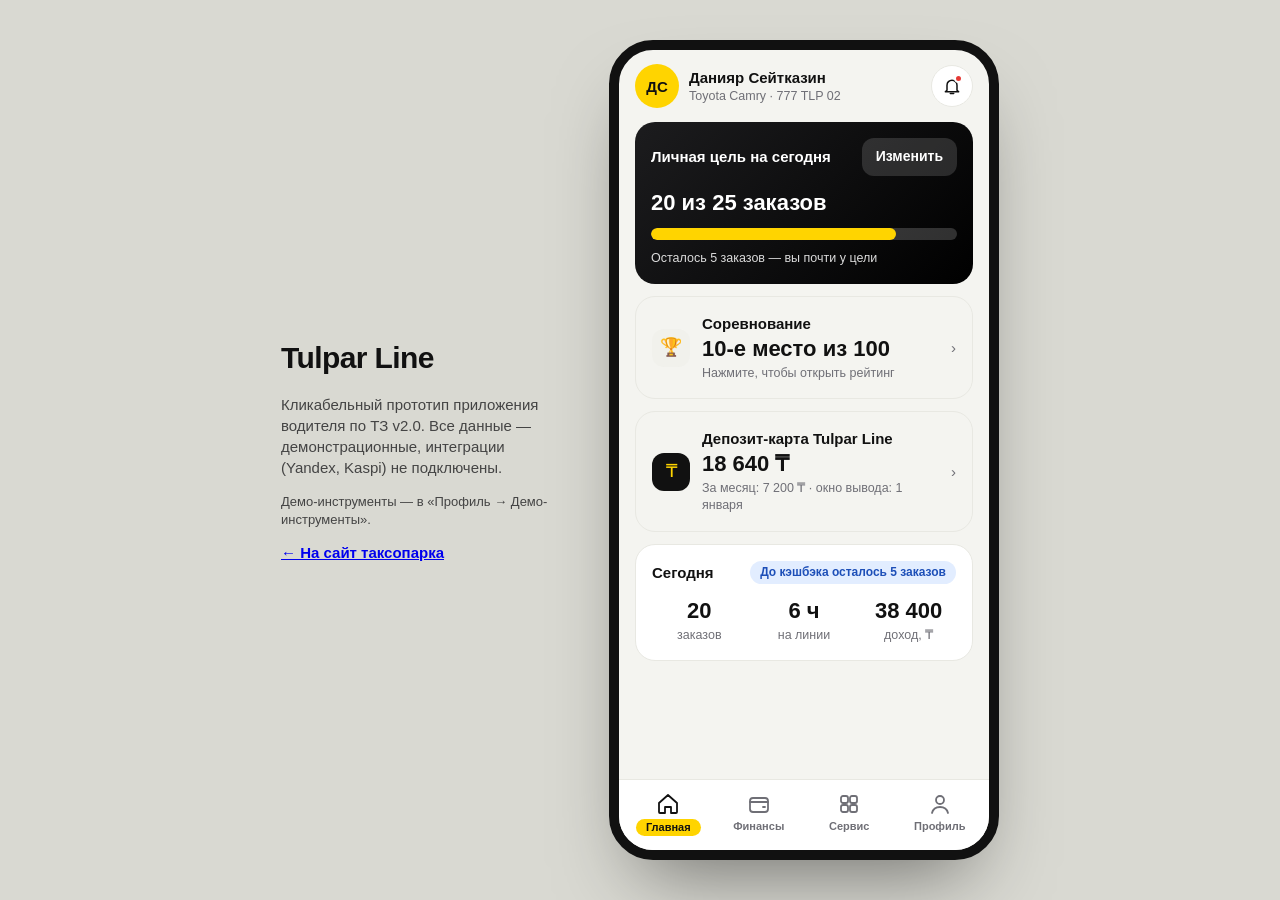
==== app/index.html @ c6437700 "Add clickable driver app prototype (TZ v2.0) Co-Authored-By: Claude Sonnet 5.5 <noreply@anthropic.co" ====
<!doctype html>
<html lang="ru">
<head>
  <meta charset="utf-8">
  <meta name="viewport" content="width=device-width, initial-scale=1, viewport-fit=cover">
  <title>Tulpar Line — прототип приложения водителя</title>
  <meta name="theme-color" content="#111111">
  <link rel="icon" href="../favicon.svg" type="image/svg+xml">
  <link rel="stylesheet" href="app.css">
</head>
<body>
  <div class="stage">
    <aside class="side">
      <h1>Tulpar Line</h1>
      <p>Кликабельный прототип приложения водителя по ТЗ v2.0. Все данные — демонстрационные, интеграции (Yandex, Kaspi) не подключены.</p>
      <p class="side__hint">Демо-инструменты — в «Профиль → Демо-инструменты».</p>
      <a href="../">← На сайт таксопарка</a>
    </aside>
    <div class="phone" id="phone">
      <div class="screen" id="screen"></div>
      <nav class="tabbar" id="tabbar" aria-label="Основное меню"></nav>
      <div class="sheet-wrap" id="sheetWrap" hidden>
        <div class="backdrop" data-act="closeSheet"></div>
        <div class="sheet" id="sheet" role="dialog" aria-modal="true"></div>
      </div>
      <div class="toast" id="toast" role="status" aria-live="polite"></div>
    </div>
  </div>
  <script src="app.js"></script>
</body>
</html>
---- app/app.css ----
:root{--y:#FFD400;--ink:#111;--ink2:#1c1c1e;--mut:#6f6f76;--bg:#f4f4f0;--card:#fff;--line:#e8e8e2;--ok:#0a7a32;--err:#c62828;--warn:#9a6700;--r:20px}
*{box-sizing:border-box;-webkit-tap-highlight-color:transparent}
html,body{margin:0;height:100%}
body{font:15px/1.4 -apple-system,BlinkMacSystemFont,"Segoe UI",Roboto,Arial,sans-serif;color:var(--ink);background:#d9d9d2}
button{font:inherit;color:inherit;cursor:pointer}
.stage{min-height:100%;display:flex;align-items:center;justify-content:center;gap:48px;padding:20px}
.side{max-width:280px}
.side h1{margin:0 0 10px;font-size:30px;letter-spacing:-.02em}
.side p{color:#444}.side__hint{font-size:13px}
.side a{font-weight:600}
.phone{position:relative;width:390px;height:820px;max-height:calc(100vh - 40px);background:var(--bg);border-radius:44px;border:10px solid #111;overflow:hidden;display:flex;flex-direction:column;box-shadow:0 40px 80px -30px rgba(0,0,0,.5)}
.screen{flex:1;overflow-y:auto;overflow-x:hidden;padding:14px 16px 24px;scrollbar-width:none}
.screen::-webkit-scrollbar{display:none}
@media(max-width:760px){
  .side{display:none}.stage{padding:0;display:block}
  .phone{width:100%;height:100vh;height:100dvh;max-height:none;border:0;border-radius:0;box-shadow:none}
}

/* tab bar */
.tabbar{display:grid;grid-template-columns:repeat(4,1fr);background:#fff;border-top:1px solid var(--line);padding:6px 4px calc(8px + env(safe-area-inset-bottom))}
.tab{background:none;border:0;display:flex;flex-direction:column;align-items:center;gap:3px;padding:6px 0;font-size:11px;color:var(--mut);font-weight:600}
.tab svg{width:24px;height:24px;stroke:currentColor;fill:none;stroke-width:1.8;stroke-linecap:round;stroke-linejoin:round}
.tab.on{color:var(--ink)}
.tab.on span{background:var(--y);padding:1px 10px;border-radius:99px}

/* common */
h2{font-size:22px;margin:0 0 12px;letter-spacing:-.02em}
h3{font-size:16px;margin:0 0 8px}
.mut{color:var(--mut)}.small{font-size:12.5px}
.row{display:flex;align-items:center;gap:10px}
.between{justify-content:space-between}
.grow{flex:1;min-width:0}
.card{background:var(--card);border-radius:var(--r);padding:16px;margin-bottom:12px;border:1px solid var(--line)}
.card--dark{background:linear-gradient(135deg,#1c1c1e,#000);color:#fff;border:0}
.btn{border:0;border-radius:14px;padding:14px 18px;font-weight:700;background:var(--y);color:var(--ink);width:100%}
.btn--dark{background:var(--ink);color:#fff}
.btn--light{background:rgba(255,255,255,.14);color:#fff}
.btn--ghost{background:#fff;border:1.5px solid var(--ink)}
.btn--sm{width:auto;padding:9px 14px;font-size:14px;border-radius:12px}
.btn:disabled{opacity:.45;cursor:not-allowed}
.big{font-size:34px;font-weight:800;letter-spacing:-.02em}
.mid{font-size:22px;font-weight:800}
.chip{display:inline-block;font-size:12px;font-weight:700;padding:3px 10px;border-radius:99px;background:#eee}
.chip--ok{background:#dff5e5;color:var(--ok)}.chip--warn{background:#fff1c9;color:var(--warn)}
.chip--err{background:#fde0e0;color:var(--err)}.chip--info{background:#e2edff;color:#1d4fb8}
.bar{height:12px;background:#ececE6;border-radius:99px;overflow:hidden}
.bar>i{display:block;height:100%;background:var(--y);border-radius:99px;transition:width .4s}
.card--dark .bar{background:rgba(255,255,255,.18)}
.seg{display:flex;background:#e9e9e3;border-radius:12px;padding:3px;gap:2px;margin-bottom:12px}
.seg button{flex:1;border:0;background:none;padding:8px 4px;border-radius:10px;font-size:13px;font-weight:600;color:#555}
.seg button.on{background:#fff;color:var(--ink);box-shadow:0 1px 3px rgba(0,0,0,.12)}
.banner{border-radius:14px;padding:10px 12px;font-size:13px;margin-bottom:12px;background:#fff1c9;color:#5d4300}
.banner--info{background:#e2edff;color:#183b80}
.note{font-size:12.5px;color:var(--mut);margin:8px 0}

/* top bars */
.top{display:flex;align-items:center;gap:10px;margin-bottom:14px}
.avatar{width:44px;height:44px;border-radius:50%;background:var(--y);display:grid;place-items:center;font-weight:800;flex:none}
.avatar--lg{width:68px;height:68px;font-size:24px}
.iconbtn{width:42px;height:42px;border-radius:50%;background:#fff;border:1px solid var(--line);display:grid;place-items:center;position:relative;flex:none}
.iconbtn svg{width:20px;height:20px;stroke:var(--ink);fill:none;stroke-width:1.8;stroke-linecap:round;stroke-linejoin:round}
.dot{position:absolute;top:8px;right:9px;width:9px;height:9px;border-radius:50%;background:#e53935;border:2px solid #fff}
.back{background:none;border:0;font-weight:700;padding:6px 0;margin-bottom:6px;display:flex;align-items:center;gap:4px}

/* lists */
.list{display:flex;flex-direction:column}
.li{display:flex;align-items:center;gap:12px;padding:12px 0;border-bottom:1px solid var(--line);background:none;border-left:0;border-right:0;border-top:0;width:100%;text-align:left}
.li:last-child{border-bottom:0}
.li .ic{width:38px;height:38px;border-radius:12px;background:#f1f1ec;display:grid;place-items:center;flex:none;font-size:18px}
.amt{font-weight:800;white-space:nowrap}.amt.pos{color:var(--ok)}
.neg-text{color:var(--ink)}
.strike{text-decoration:line-through;opacity:.55}

/* grid */
.grid2{display:grid;grid-template-columns:1fr 1fr;gap:10px}
.grid3{display:grid;grid-template-columns:repeat(3,1fr);gap:10px}
.tile{background:#fff;border:1px solid var(--line);border-radius:18px;padding:14px 6px 12px;display:flex;flex-direction:column;align-items:center;gap:8px;font-size:12.5px;font-weight:600;text-align:center}
.tile .ic{width:44px;height:44px;border-radius:14px;background:var(--y);display:grid;place-items:center;font-size:21px}
.tile--sos .ic{background:#e53935;color:#fff}
.tile--dep .ic{background:var(--ink);color:var(--y)}

/* chart */
.chart{display:flex;align-items:flex-end;gap:3px;height:130px;padding-top:8px}
.chart .col{flex:1;display:flex;align-items:flex-end;gap:1px;height:100%;min-width:0}
.chart .col i{flex:1;border-radius:3px 3px 0 0;min-height:0}
.chart .inc{background:var(--ink)}.chart .exp{background:var(--y)}
.axis{display:flex;gap:3px;font-size:10px;color:var(--mut);margin-top:4px}
.axis span{flex:1;text-align:center;overflow:hidden}
.legend{display:flex;gap:14px;font-size:12px;color:var(--mut);margin-top:8px}
.legend b{display:inline-block;width:10px;height:10px;border-radius:3px;margin-right:5px;vertical-align:-1px}

/* sheets / forms */
.sheet-wrap{position:absolute;inset:0;z-index:30;display:flex;align-items:flex-end}
.sheet-wrap[hidden]{display:none}
.backdrop{position:absolute;inset:0;background:rgba(0,0,0,.45)}
.sheet{position:relative;background:#fff;width:100%;max-height:88%;overflow:auto;border-radius:26px 26px 0 0;padding:10px 18px 24px;animation:up .22s ease-out}
.sheet::before{content:"";display:block;width:40px;height:4px;border-radius:2px;background:#d4d4cc;margin:0 auto 12px}
@keyframes up{from{transform:translateY(40px);opacity:.4}}
label.f{display:block;font-weight:600;font-size:13px;margin-bottom:12px}
.f input,.f select,.f textarea{display:block;width:100%;margin-top:5px;padding:13px;border:1.5px solid #d8d8d0;border-radius:12px;font:inherit;background:#fff}
.f input:focus,.f select:focus,.f textarea:focus{outline:0;border-color:var(--ink)}
.err{color:var(--err);font-size:13px;font-weight:600;min-height:1em;margin:0 0 8px}
.sw{position:relative;width:46px;height:28px;flex:none}
.sw input{position:absolute;inset:0;opacity:0;margin:0;cursor:pointer;z-index:2}
.sw i{position:absolute;inset:0;background:#cfcfc8;border-radius:99px;transition:.2s}
.sw i::after{content:"";position:absolute;left:3px;top:3px;width:22px;height:22px;background:#fff;border-radius:50%;transition:.2s}
.sw input:checked+i{background:var(--ink)}
.sw input:checked+i::after{left:21px;background:var(--y)}
.toast{position:absolute;left:16px;right:16px;bottom:88px;background:var(--ink);color:#fff;padding:12px 14px;border-radius:14px;font-size:14px;opacity:0;transform:translateY(10px);pointer-events:none;transition:.25s;z-index:40}
.toast.on{opacity:1;transform:none}

/* rating */
.rank{display:grid;grid-template-columns:34px 1fr 54px 64px 44px;gap:6px;align-items:center;padding:10px 6px;border-bottom:1px solid var(--line);font-size:13.5px}
.rank.me{background:#fff6c2;border-radius:12px;font-weight:700}
.rank.head{font-size:11px;color:var(--mut);font-weight:700;text-transform:uppercase}
.up{color:var(--ok)}.down{color:var(--err)}
.sos{width:150px;height:150px;border-radius:50%;background:#e53935;color:#fff;border:8px solid #fbc4c3;font-weight:800;font-size:28px;margin:18px auto;display:block;box-shadow:0 14px 30px -10px rgba(229,57,53,.7)}
.sched{display:grid;grid-template-columns:34px 1fr auto;gap:10px;align-items:center;padding:10px 0;border-bottom:1px solid var(--line)}
.sched:last-child{border:0}
details.faq{border-bottom:1px solid var(--line);padding:10px 0}
details.faq summary{font-weight:600;cursor:pointer}
details.faq p{margin:8px 0 0;color:var(--mut)}
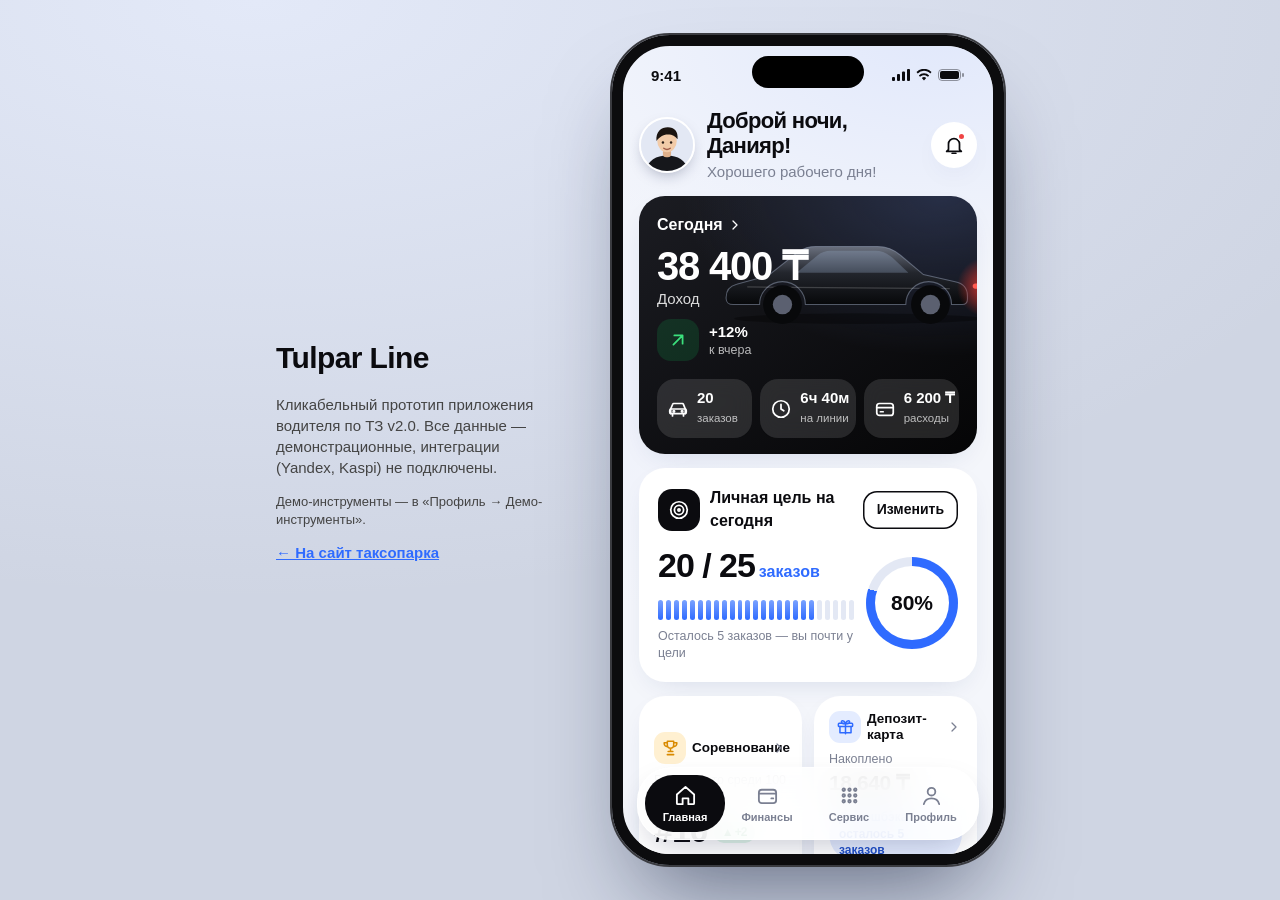
==== commit 12b5928b: "Restyle driver app prototype to reference design (floating tab bar, dark cards, blue accents) Co-Aut" ====
--- a/app/index.html
+++ b/app/index.html
@@ -17,6 +17,7 @@
       <a href="../">← На сайт таксопарка</a>
     </aside>
     <div class="phone" id="phone">
+      <div class="status" aria-hidden="true"><span>9:41</span><i class="island"></i><span class="ind"><svg viewBox="0 0 18 12"><rect x="0" y="8" width="3" height="4" rx="1"/><rect x="5" y="5" width="3" height="7" rx="1"/><rect x="10" y="2.5" width="3" height="9.5" rx="1"/><rect x="15" y="0" width="3" height="12" rx="1"/></svg><svg viewBox="0 0 16 12"><path d="M8 11.5l2.2-2.4a3.2 3.2 0 0 0-4.4 0zM8 6.2c1.5 0 2.9.6 4 1.6l1.2-1.3a7.2 7.2 0 0 0-10.4 0L4 7.800c1.100-1 2.500-1.600 4-1.600zM8 1.800c2.400 0 4.600.9 6.300 2.600L15.500 3.100a10.200 10.200 0 0 0-15 0l1.200 1.300A8.900 8.900 0 0 1 8 1.800z"/></svg><svg viewBox="0 0 27 12"><rect x=".5" y=".5" width="22" height="11" rx="3.500" fill="none" stroke="#0b0b0f" opacity=".4"/><rect x="2" y="2" width="19" height="8" rx="2"/><rect x="24" y="4" width="2" height="4" rx="1" opacity=".4"/></svg></span></div>
       <div class="screen" id="screen"></div>
       <nav class="tabbar" id="tabbar" aria-label="Основное меню"></nav>
       <div class="sheet-wrap" id="sheetWrap" hidden>
--- a/app/app.css
+++ b/app/app.css
@@ -1,119 +1,256 @@
-:root{--y:#FFD400;--ink:#111;--ink2:#1c1c1e;--mut:#6f6f76;--bg:#f4f4f0;--card:#fff;--line:#e8e8e2;--ok:#0a7a32;--err:#c62828;--warn:#9a6700;--r:20px}
+:root{--blue:#2f6bff;--blue2:#7aa2ff;--ink:#0b0b0f;--ink2:#17181d;--mut:#7b8092;--bg:#f4f6fb;--card:#fff;--line:#e9ecf3;--ok:#13a24a;--err:#e5484d;--warn:#9a6700;--r:26px;--sh:0 10px 30px -14px rgba(30,50,110,.18)}
 *{box-sizing:border-box;-webkit-tap-highlight-color:transparent}
 html,body{margin:0;height:100%}
-body{font:15px/1.4 -apple-system,BlinkMacSystemFont,"Segoe UI",Roboto,Arial,sans-serif;color:var(--ink);background:#d9d9d2}
+body{font:15px/1.4 -apple-system,BlinkMacSystemFont,"SF Pro Text","Segoe UI",Roboto,Arial,sans-serif;color:var(--ink);background:radial-gradient(1200px 600px at 20% 0%,#e3e9f8,transparent),#cfd5e3}
 button{font:inherit;color:inherit;cursor:pointer}
-.stage{min-height:100%;display:flex;align-items:center;justify-content:center;gap:48px;padding:20px}
+.stage{min-height:100%;display:flex;align-items:center;justify-content:center;gap:56px;padding:20px}
 .side{max-width:280px}
 .side h1{margin:0 0 10px;font-size:30px;letter-spacing:-.02em}
 .side p{color:#444}.side__hint{font-size:13px}
-.side a{font-weight:600}
-.phone{position:relative;width:390px;height:820px;max-height:calc(100vh - 40px);background:var(--bg);border-radius:44px;border:10px solid #111;overflow:hidden;display:flex;flex-direction:column;box-shadow:0 40px 80px -30px rgba(0,0,0,.5)}
-.screen{flex:1;overflow-y:auto;overflow-x:hidden;padding:14px 16px 24px;scrollbar-width:none}
+.side a{font-weight:600;color:var(--blue)}
+
+/* phone frame */
+.phone{position:relative;width:392px;height:830px;max-height:calc(100vh - 32px);background:var(--bg);border-radius:58px;border:11px solid #0c0c0e;outline:2px solid #3a3b40;overflow:hidden;display:flex;flex-direction:column;box-shadow:0 50px 90px -30px rgba(10,20,50,.55)}
+.phone::before{content:"";position:absolute;inset:0;background:radial-gradient(420px 260px at 85% -2%,#e1e8fb,transparent),radial-gradient(360px 240px at -10% 40%,#eef1fb,transparent);pointer-events:none}
+.status{position:relative;z-index:5;height:52px;flex:none;display:flex;align-items:center;justify-content:space-between;padding:6px 28px 0;font-weight:700;font-size:15px}
+.island{position:absolute;left:50%;top:10px;width:112px;height:32px;margin-left:-56px;background:#000;border-radius:20px}
+.status svg{height:12px;fill:var(--ink)}
+.status .ind{display:flex;gap:6px;align-items:center}
+.screen{position:relative;flex:1;overflow-y:auto;overflow-x:hidden;padding:6px 16px 110px;scrollbar-width:none}
 .screen::-webkit-scrollbar{display:none}
 @media(max-width:760px){
   .side{display:none}.stage{padding:0;display:block}
-  .phone{width:100%;height:100vh;height:100dvh;max-height:none;border:0;border-radius:0;box-shadow:none}
+  .phone{width:100%;height:100vh;height:100dvh;max-height:none;border:0;outline:0;border-radius:0;box-shadow:none}
+  .status,.island{display:none}.screen{padding-top:calc(14px + env(safe-area-inset-top))}
 }
 
-/* tab bar */
-.tabbar{display:grid;grid-template-columns:repeat(4,1fr);background:#fff;border-top:1px solid var(--line);padding:6px 4px calc(8px + env(safe-area-inset-bottom))}
-.tab{background:none;border:0;display:flex;flex-direction:column;align-items:center;gap:3px;padding:6px 0;font-size:11px;color:var(--mut);font-weight:600}
-.tab svg{width:24px;height:24px;stroke:currentColor;fill:none;stroke-width:1.8;stroke-linecap:round;stroke-linejoin:round}
-.tab.on{color:var(--ink)}
-.tab.on span{background:var(--y);padding:1px 10px;border-radius:99px}
-
-/* common */
-h2{font-size:22px;margin:0 0 12px;letter-spacing:-.02em}
-h3{font-size:16px;margin:0 0 8px}
+/* floating tab bar */
+.tabbar{position:absolute;left:14px;right:14px;bottom:calc(14px + env(safe-area-inset-bottom));z-index:20;display:grid;grid-template-columns:repeat(4,1fr);gap:2px;background:rgba(255,255,255,.86);backdrop-filter:blur(18px);-webkit-backdrop-filter:blur(18px);border:1px solid rgba(255,255,255,.9);border-radius:34px;padding:7px;box-shadow:0 14px 34px -12px rgba(20,30,70,.28)}
+.tab{background:none;border:0;display:flex;flex-direction:column;align-items:center;justify-content:center;gap:3px;padding:9px 0 7px;font-size:11px;color:var(--mut);font-weight:600;border-radius:28px;transition:background .2s,color .2s}
+.tab svg{width:23px;height:23px;stroke:currentColor;fill:none;stroke-width:1.9;stroke-linecap:round;stroke-linejoin:round}
+.tab.on{background:var(--ink);color:#fff}
+
+/* type & common */
+h2{font-size:30px;margin:0;letter-spacing:-.03em;font-weight:800}
+h3{font-size:16px;margin:0 0 10px;font-weight:700}
 .mut{color:var(--mut)}.small{font-size:12.5px}
 .row{display:flex;align-items:center;gap:10px}
 .between{justify-content:space-between}
 .grow{flex:1;min-width:0}
-.card{background:var(--card);border-radius:var(--r);padding:16px;margin-bottom:12px;border:1px solid var(--line)}
-.card--dark{background:linear-gradient(135deg,#1c1c1e,#000);color:#fff;border:0}
-.btn{border:0;border-radius:14px;padding:14px 18px;font-weight:700;background:var(--y);color:var(--ink);width:100%}
+.card{position:relative;background:var(--card);border-radius:var(--r);padding:18px;margin-bottom:14px;border:1px solid rgba(255,255,255,.9);box-shadow:var(--sh)}
+.card--dark{background:radial-gradient(260px 160px at 90% 0%,rgba(80,100,160,.35),transparent),linear-gradient(145deg,#1b1c22,#050506);color:#fff;border:0;overflow:hidden}
+.btn{border:0;border-radius:18px;padding:15px 18px;font-weight:700;background:var(--ink);color:#fff;width:100%}
+.card--dark .btn{background:#fff;color:var(--ink)}
 .btn--dark{background:var(--ink);color:#fff}
-.btn--light{background:rgba(255,255,255,.14);color:#fff}
-.btn--ghost{background:#fff;border:1.5px solid var(--ink)}
-.btn--sm{width:auto;padding:9px 14px;font-size:14px;border-radius:12px}
+.card--dark .btn--light,.btn--light{background:rgba(255,255,255,.16);color:#fff;backdrop-filter:blur(6px)}
+.btn--ghost,.card--dark .btn--ghost{background:#fff;color:var(--ink);box-shadow:inset 0 0 0 1.5px var(--ink)}
+.btn--sm{width:auto;padding:9px 14px;font-size:14px;border-radius:14px}
 .btn:disabled{opacity:.45;cursor:not-allowed}
-.big{font-size:34px;font-weight:800;letter-spacing:-.02em}
-.mid{font-size:22px;font-weight:800}
-.chip{display:inline-block;font-size:12px;font-weight:700;padding:3px 10px;border-radius:99px;background:#eee}
-.chip--ok{background:#dff5e5;color:var(--ok)}.chip--warn{background:#fff1c9;color:var(--warn)}
-.chip--err{background:#fde0e0;color:var(--err)}.chip--info{background:#e2edff;color:#1d4fb8}
-.bar{height:12px;background:#ececE6;border-radius:99px;overflow:hidden}
-.bar>i{display:block;height:100%;background:var(--y);border-radius:99px;transition:width .4s}
+.big{font-size:40px;font-weight:800;letter-spacing:-.03em;line-height:1.1}
+.mid{font-size:22px;font-weight:800;letter-spacing:-.02em}
+.chip{display:inline-block;font-size:12px;font-weight:700;padding:3px 10px;border-radius:99px;background:#eceef5;color:#444}
+.chip--ok{background:#dff5e8;color:#0d7c38}.chip--warn{background:#fff0c7;color:var(--warn)}
+.chip--err{background:#fde3e4;color:#c0292e}.chip--info{background:#e4ecff;color:#2150c8}
+.bar{height:12px;background:#e7ebf5;border-radius:99px;overflow:hidden}
+.bar>i{display:block;height:100%;background:linear-gradient(90deg,#7aa2ff,var(--blue));border-radius:99px;transition:width .4s}
 .card--dark .bar{background:rgba(255,255,255,.18)}
-.seg{display:flex;background:#e9e9e3;border-radius:12px;padding:3px;gap:2px;margin-bottom:12px}
-.seg button{flex:1;border:0;background:none;padding:8px 4px;border-radius:10px;font-size:13px;font-weight:600;color:#555}
-.seg button.on{background:#fff;color:var(--ink);box-shadow:0 1px 3px rgba(0,0,0,.12)}
-.banner{border-radius:14px;padding:10px 12px;font-size:13px;margin-bottom:12px;background:#fff1c9;color:#5d4300}
-.banner--info{background:#e2edff;color:#183b80}
+.seg{display:flex;background:#e9edf6;border-radius:16px;padding:3px;gap:2px;margin-bottom:12px}
+.seg button{flex:1;border:0;background:none;padding:8px 4px;border-radius:13px;font-size:13px;font-weight:600;color:#5d6377}
+.seg button.on{background:var(--ink);color:#fff}
+.banner{border-radius:16px;padding:11px 13px;font-size:13px;margin-bottom:12px;background:#fff1c9;color:#5d4300}
+.banner--info{background:#e4ecff;color:#1f3f94}
 .note{font-size:12.5px;color:var(--mut);margin:8px 0}
-
-/* top bars */
-.top{display:flex;align-items:center;gap:10px;margin-bottom:14px}
-.avatar{width:44px;height:44px;border-radius:50%;background:var(--y);display:grid;place-items:center;font-weight:800;flex:none}
-.avatar--lg{width:68px;height:68px;font-size:24px}
-.iconbtn{width:42px;height:42px;border-radius:50%;background:#fff;border:1px solid var(--line);display:grid;place-items:center;position:relative;flex:none}
-.iconbtn svg{width:20px;height:20px;stroke:var(--ink);fill:none;stroke-width:1.8;stroke-linecap:round;stroke-linejoin:round}
-.dot{position:absolute;top:8px;right:9px;width:9px;height:9px;border-radius:50%;background:#e53935;border:2px solid #fff}
-.back{background:none;border:0;font-weight:700;padding:6px 0;margin-bottom:6px;display:flex;align-items:center;gap:4px}
+.i{width:22px;height:22px;stroke:currentColor;fill:none;stroke-width:1.9;stroke-linecap:round;stroke-linejoin:round;flex:none}
+
+/* icon boxes */
+.ic{width:42px;height:42px;border-radius:14px;background:#eef1f8;color:var(--ink);display:grid;place-items:center;flex:none}
+.ic--g{background:#e3f6ea;color:#12994a}.ic--r{background:#fde6e7;color:#d63a40}.ic--b{background:#e4ecff;color:var(--blue)}
+.ic--y{background:#fff0d1;color:#d98a00}.ic--v{background:#ece8ff;color:#6a4df0}.ic--d{background:var(--ink);color:#fff}
+
+/* greeting / top bars */
+.hello{display:flex;align-items:center;gap:12px;margin:4px 0 14px}
+.avatar{width:56px;height:56px;border-radius:50%;overflow:hidden;flex:none;box-shadow:0 6px 16px -6px rgba(20,30,70,.4);border:2px solid #fff}
+.avatar svg{display:block;width:100%;height:100%}
+.avatar--lg{width:76px;height:76px}
+.hello h2{font-size:22px;line-height:1.15}
+.hello p{margin:2px 0 0;color:var(--mut)}
+.iconbtn{width:46px;height:46px;border-radius:50%;background:#fff;border:0;display:grid;place-items:center;position:relative;flex:none;box-shadow:var(--sh)}
+.iconbtn .i{width:22px;height:22px}
+.dot{position:absolute;top:10px;right:11px;width:9px;height:9px;border-radius:50%;background:#ef4444;border:2px solid #fff}
+.back{background:none;border:0;font-weight:700;padding:6px 0;margin-bottom:6px;display:flex;align-items:center;gap:4px;color:var(--blue)}
+.head{display:flex;align-items:flex-start;justify-content:space-between;gap:10px;margin:6px 0 14px}
+.head small{display:block;margin-top:2px;font-size:15px;color:var(--mut)}
+.head small b{color:var(--ink);letter-spacing:.01em;margin-right:6px}
+.pill{display:flex;align-items:center;gap:8px;background:#fff;border:0;border-radius:20px;padding:11px 14px;font-weight:600;box-shadow:var(--sh)}
+.pill .i{width:18px;height:18px}
+
+/* logo / art */
+.logo{display:flex;align-items:center;gap:10px;font-weight:700;letter-spacing:.14em;font-size:14px}
+.logo svg{width:36px;height:36px;flex:none}
+.logo small{display:block;font-size:9px;letter-spacing:.2em;opacity:.7;font-weight:600}
+.card .carart{position:absolute;right:-18px;bottom:-6px;width:70%;opacity:.95;pointer-events:none}
+.glow{position:absolute;right:-30px;top:-34px;width:150px;height:150px;border-radius:50%;background:#fff;opacity:.95;display:grid;place-items:center}
+.glow svg{width:84px;height:84px}
+.glow--soft{opacity:.12}
+
+/* home */
+.hero{padding:18px 18px 16px;min-height:236px}
+.hero>:not(.carart){position:relative;z-index:2}
+.hero .carart{z-index:1;width:86%;right:-26px;top:24px;bottom:auto;opacity:1}
+.hero .link{background:none;border:0;color:#fff;display:flex;align-items:center;gap:4px;font-weight:600;padding:0;font-size:16px}
+.hero .link .i{width:16px;height:16px}
+.delta{display:flex;align-items:center;gap:10px;margin-top:10px}
+.delta .ic{width:42px;height:42px;background:rgba(19,162,74,.2);color:#3be07c}
+.minis{display:grid;grid-template-columns:repeat(3,1fr);gap:8px;margin-top:18px}
+.mini{background:rgba(255,255,255,.12);backdrop-filter:blur(10px);-webkit-backdrop-filter:blur(10px);border-radius:18px;padding:11px 10px;display:flex;align-items:center;gap:8px;min-width:0}
+.mini .i{width:22px;height:22px}
+.mini b{display:block;font-size:15px;line-height:1.1;white-space:nowrap}
+.mini small{opacity:.7;font-size:11.5px}
+.goalhead{display:flex;align-items:center;gap:10px}
+.goalhead b{flex:1;font-size:16px}
+.goalrow{display:flex;align-items:center;gap:12px;margin-top:10px}
+.goalnum{font-size:34px;font-weight:800;letter-spacing:-.03em;white-space:nowrap}
+.goalnum small{font-size:16px;color:var(--blue);margin-left:4px;font-weight:600;letter-spacing:0}
+.segbar{display:flex;gap:3px;margin:10px 0 8px}
+.segbar i{flex:1;height:20px;border-radius:5px;background:#e3e8f4}
+.segbar i.on{background:linear-gradient(180deg,#7aa2ff,var(--blue))}
+.ring{--p:0;width:92px;height:92px;border-radius:50%;background:conic-gradient(var(--blue) calc(var(--p)*1%),#e3e8f4 0);display:grid;place-items:center;flex:none;position:relative}
+.ring::before{content:"";position:absolute;inset:9px;background:#fff;border-radius:50%}
+.ring b{position:relative;font-size:21px;font-weight:800}
+.two{display:grid;grid-template-columns:minmax(0,1fr) minmax(0,1fr);gap:12px;margin-bottom:14px}
+.two .card{margin:0;padding:14px;display:block;text-align:left;width:100%;border:1px solid rgba(255,255,255,.9)}
+.mc{display:flex;align-items:center;gap:6px;margin-bottom:8px}
+.mc b{flex:1;min-width:0;font-size:13.5px;line-height:1.15}
+.mc .i{width:16px;height:16px;color:var(--mut)}
+.mc .ic{width:32px;height:32px;border-radius:11px}
+.mc .ic .i{width:19px;height:19px;color:inherit}
+.rankbig{font-size:34px;font-weight:800;letter-spacing:-.03em}
+.up{color:var(--ok)}.down{color:var(--err)}
+.pos-up{display:inline-block;background:#e1f6e9;color:#0d7c38;border-radius:10px;padding:2px 8px;font-size:12px;font-weight:700;vertical-align:middle;margin-left:6px}
+.track{position:relative;height:6px;background:#e3e8f4;border-radius:9px;margin:16px 0 6px}
+.track i{position:absolute;left:0;top:0;bottom:0;background:var(--ink);border-radius:9px}
+.track u{position:absolute;top:-11px;width:28px;height:28px;margin-left:-14px;border-radius:50%;background:var(--ink);color:#fff;display:grid;place-items:center;border:3px solid #fff;box-shadow:0 4px 10px rgba(0,0,0,.25)}
+.track u .i{width:14px;height:14px}
+.dsum{font-size:21px;font-weight:800;letter-spacing:-.02em}
+.wd{display:flex;align-items:flex-end;gap:4px;height:112px;padding-top:26px}
+.wd i{flex:1;border-radius:5px;background:#dde4f6;position:relative;min-height:5px}
+.wd i.act{background:linear-gradient(180deg,#5d8cff,var(--blue))}
+.wd i.fut{background:#e9edf7;opacity:.7}
+.wd i.peak::before{content:attr(data-tip);position:absolute;left:50%;bottom:calc(100% + 8px);transform:translateX(-50%);background:var(--ink);color:#fff;font-size:11px;padding:4px 8px;border-radius:8px;white-space:nowrap;font-style:normal}
+.wd i.peak::after{content:"";position:absolute;left:50%;bottom:calc(100% + 2px);margin-left:-3px;border:3px solid transparent;border-top-color:var(--ink)}
+.wx{display:flex;justify-content:space-between;font-size:10.5px;color:var(--mut);margin-top:6px}
+.tabsm{display:flex;background:#eef1f8;border-radius:14px;padding:3px}
+.tabsm button{border:0;background:none;border-radius:11px;padding:6px 9px;font-size:12px;font-weight:600;color:#5d6377}
+.tabsm button.on{background:var(--ink);color:#fff}
+
+/* finance */
+.bal{padding:18px;min-height:228px}
+.bal>:not(.carart){position:relative;z-index:2}
+.bal .carart{z-index:1;width:78%;right:-26px;top:38px;bottom:auto;opacity:.75}
+.more{width:34px;height:34px;border-radius:50%;background:rgba(255,255,255,.14);border:0;color:#fff;display:grid;place-items:center}
+.more .i{width:18px;height:18px;fill:currentColor;stroke:none}
+.eye{background:none;border:0;color:#fff;padding:0;display:inline-flex;vertical-align:middle;margin-left:8px;opacity:.8}
+.eye .i{width:18px;height:18px}
+.bal .big{margin:2px 0 14px}
+.bal .btns{display:grid;grid-template-columns:1fr 1fr;gap:10px}
+.bbtn{display:flex;align-items:center;justify-content:center;gap:10px;border:0;border-radius:20px;padding:12px;font-weight:700;font-size:15px}
+.bbtn u{width:30px;height:30px;border-radius:50%;display:grid;place-items:center;text-decoration:none;background:var(--ink);color:#fff}
+.bbtn u .i{width:16px;height:16px}
+.bbtn.w{background:#fff;color:var(--ink)}
+.bbtn.g{background:rgba(255,255,255,.16);color:#fff;backdrop-filter:blur(8px)}
+.bbtn.g u{background:#fff;color:var(--ink)}
+.stats{display:grid;grid-template-columns:repeat(3,minmax(0,1fr));gap:10px;margin-bottom:14px}
+.stat{border-radius:22px;padding:12px 11px;min-width:0}
+.stat .row{gap:6px;margin-bottom:6px}
+.stat .ic{width:32px;height:32px;border-radius:11px}
+.stat .ic .i{width:17px;height:17px}
+.stat b.t{font-size:14px;line-height:1.1;display:block}
+.stat .v{font-size:16px;font-weight:800;letter-spacing:-.02em;white-space:nowrap}
+.stat small{display:block;color:var(--mut);font-size:11.5px;margin-bottom:4px}
+.stat--g{background:#e8f7ee}.stat--r{background:#fdecee}.stat--v{background:#eeeaff}
+.addbtn{display:flex;align-items:center;justify-content:center;gap:12px;width:100%;border:0;border-radius:26px;background:linear-gradient(145deg,#1b1c22,#050506);color:#fff;padding:17px;font-weight:700;font-size:17px;margin-bottom:14px;box-shadow:0 14px 26px -14px rgba(0,0,0,.6)}
+.addbtn u{width:32px;height:32px;border-radius:50%;background:#fff;color:var(--ink);display:grid;place-items:center}
+.addbtn u .i{width:18px;height:18px;stroke-width:2.4}
+.fc{position:relative;height:150px;margin-left:36px;margin-top:8px}
+.fc .g{position:absolute;left:0;right:0;border-top:1px dashed #e3e7f1}
+.fc .g span{position:absolute;left:-36px;top:-8px;width:30px;text-align:right;font-size:10.5px;color:var(--mut)}
+.fc .bars{position:absolute;inset:0;display:flex;align-items:flex-end;gap:2px}
+.fc .col{flex:1;display:flex;align-items:flex-end;gap:1px;height:100%;min-width:0}
+.fc .col i{flex:1;border-radius:4px 4px 0 0}
+.fc .inc{background:linear-gradient(180deg,#5d8cff,var(--blue))}
+.fc .exp{background:linear-gradient(180deg,#ff9a9e,#ff6b72)}
+.fx{display:flex;margin-left:36px;gap:2px;margin-top:6px;font-size:10.5px;color:var(--mut)}
+.fx span{flex:1;text-align:left;overflow:visible;white-space:nowrap;min-width:0}
+.lg{display:flex;align-items:center;gap:14px;margin-top:12px}
+.lg>div{display:flex;flex-direction:column;font-size:12px;color:var(--mut)}
+.lg b{color:var(--ink);font-size:15px}
+.lg .dot2{display:inline-block;width:10px;height:10px;border-radius:50%;margin-right:5px}
+.lg .more2{margin-left:auto;background:#eef1f8;border:0;border-radius:16px;padding:10px 14px;font-weight:600;display:flex;align-items:center;gap:4px}
+.lg .more2 .i{width:15px;height:15px}
+.cardhead{display:flex;align-items:center;justify-content:space-between;gap:8px;margin-bottom:6px}
+.cardhead h3{margin:0;font-size:15px}
+.cardhead .lnk{background:none;border:0;color:var(--mut);display:flex;align-items:center;font-weight:600;padding:0}
+.cardhead .lnk .i{width:16px;height:16px}
 
 /* lists */
 .list{display:flex;flex-direction:column}
-.li{display:flex;align-items:center;gap:12px;padding:12px 0;border-bottom:1px solid var(--line);background:none;border-left:0;border-right:0;border-top:0;width:100%;text-align:left}
+.li{display:flex;align-items:center;gap:12px;padding:11px 0;border-bottom:1px solid var(--line);background:none;border-left:0;border-right:0;border-top:0;width:100%;text-align:left}
 .li:last-child{border-bottom:0}
-.li .ic{width:38px;height:38px;border-radius:12px;background:#f1f1ec;display:grid;place-items:center;flex:none;font-size:18px}
-.amt{font-weight:800;white-space:nowrap}.amt.pos{color:var(--ok)}
-.neg-text{color:var(--ink)}
+.li .chv{color:#b3b8c8;width:18px;height:18px}
+.amt{font-weight:800;white-space:nowrap}.amt.pos{color:var(--ok)}.amt.neg{color:var(--err)}
 .strike{text-decoration:line-through;opacity:.55}
 
-/* grid */
+/* service */
+.carcard{padding:18px;min-height:178px;margin-bottom:14px}
+.carcard>:not(.carart):not(.glow){position:relative;z-index:2}
+.carcard .carart{z-index:1;width:72%;right:-18px;bottom:-6px;top:auto}
+.carcard .glow{z-index:0;position:absolute}
+.carname{font-size:26px;font-weight:800;margin:14px 0 2px;letter-spacing:-.02em}
+.plate{display:inline-flex;align-items:center;gap:10px;border:1.5px solid rgba(255,255,255,.7);border-radius:12px;padding:7px 12px;font-weight:700;letter-spacing:.06em;font-size:17px;margin-top:10px}
+.plate small{font-size:10px;font-weight:800;letter-spacing:0;border-left:1px solid rgba(255,255,255,.4);padding-left:8px}
+.grid3{display:grid;grid-template-columns:repeat(3,minmax(0,1fr));gap:10px}
 .grid2{display:grid;grid-template-columns:1fr 1fr;gap:10px}
-.grid3{display:grid;grid-template-columns:repeat(3,1fr);gap:10px}
-.tile{background:#fff;border:1px solid var(--line);border-radius:18px;padding:14px 6px 12px;display:flex;flex-direction:column;align-items:center;gap:8px;font-size:12.5px;font-weight:600;text-align:center}
-.tile .ic{width:44px;height:44px;border-radius:14px;background:var(--y);display:grid;place-items:center;font-size:21px}
-.tile--sos .ic{background:#e53935;color:#fff}
-.tile--dep .ic{background:var(--ink);color:var(--y)}
-
-/* chart */
-.chart{display:flex;align-items:flex-end;gap:3px;height:130px;padding-top:8px}
-.chart .col{flex:1;display:flex;align-items:flex-end;gap:1px;height:100%;min-width:0}
-.chart .col i{flex:1;border-radius:3px 3px 0 0;min-height:0}
-.chart .inc{background:var(--ink)}.chart .exp{background:var(--y)}
-.axis{display:flex;gap:3px;font-size:10px;color:var(--mut);margin-top:4px}
-.axis span{flex:1;text-align:center;overflow:hidden}
-.legend{display:flex;gap:14px;font-size:12px;color:var(--mut);margin-top:8px}
-.legend b{display:inline-block;width:10px;height:10px;border-radius:3px;margin-right:5px;vertical-align:-1px}
+.tile{position:relative;background:#fff;border:1px solid rgba(255,255,255,.9);border-radius:24px;padding:11px 10px 13px;min-width:0;text-align:left;box-shadow:var(--sh);min-height:128px;display:flex;flex-direction:column}
+.tile .top{display:flex;justify-content:space-between;align-items:flex-start;margin-bottom:12px}
+.tile .top .chv{color:#b3b8c8;width:18px;height:18px}
+.tile b{font-size:12.8px;line-height:1.15}
+.tile small{color:var(--mut);font-size:11.5px;line-height:1.25;margin-top:3px}
+
+/* profile */
+.prof{display:flex;align-items:center;gap:12px;margin:4px 0 16px}
+.prof .nm{font-size:19px;font-weight:800;line-height:1.15}
+.bonus{background:#fff;border-radius:22px;padding:11px 12px;display:flex;align-items:center;gap:8px;box-shadow:var(--sh);border:0;text-align:left}
+.bonus small{display:block;color:var(--mut);font-size:11.5px}
+.bonus b{font-size:17px}
+.row-card{display:flex;align-items:center;gap:14px;background:#fff;border:1px solid rgba(255,255,255,.9);border-radius:22px;padding:12px 14px;margin-bottom:10px;width:100%;text-align:left;box-shadow:var(--sh)}
+.row-card b{display:block;font-size:15.5px}
+.row-card small{display:block;color:var(--mut);font-size:12.5px}
+.row-card .chv{color:#b3b8c8;width:18px;height:18px}
 
 /* sheets / forms */
 .sheet-wrap{position:absolute;inset:0;z-index:30;display:flex;align-items:flex-end}
 .sheet-wrap[hidden]{display:none}
-.backdrop{position:absolute;inset:0;background:rgba(0,0,0,.45)}
-.sheet{position:relative;background:#fff;width:100%;max-height:88%;overflow:auto;border-radius:26px 26px 0 0;padding:10px 18px 24px;animation:up .22s ease-out}
-.sheet::before{content:"";display:block;width:40px;height:4px;border-radius:2px;background:#d4d4cc;margin:0 auto 12px}
+.backdrop{position:absolute;inset:0;background:rgba(8,10,20,.5)}
+.sheet{position:relative;background:#fff;width:100%;max-height:88%;overflow:auto;border-radius:32px 32px 0 0;padding:10px 18px 28px;animation:up .22s ease-out}
+.sheet::before{content:"";display:block;width:40px;height:4px;border-radius:2px;background:#d4d8e4;margin:0 auto 12px}
 @keyframes up{from{transform:translateY(40px);opacity:.4}}
 label.f{display:block;font-weight:600;font-size:13px;margin-bottom:12px}
-.f input,.f select,.f textarea{display:block;width:100%;margin-top:5px;padding:13px;border:1.5px solid #d8d8d0;border-radius:12px;font:inherit;background:#fff}
-.f input:focus,.f select:focus,.f textarea:focus{outline:0;border-color:var(--ink)}
+.f input,.f select,.f textarea{display:block;width:100%;margin-top:5px;padding:13px;border:1.5px solid #dde1ec;border-radius:14px;font:inherit;background:#fff}
+.f input:focus,.f select:focus,.f textarea:focus{outline:0;border-color:var(--blue)}
 .err{color:var(--err);font-size:13px;font-weight:600;min-height:1em;margin:0 0 8px}
-.sw{position:relative;width:46px;height:28px;flex:none}
+.sw{position:relative;width:48px;height:28px;flex:none}
 .sw input{position:absolute;inset:0;opacity:0;margin:0;cursor:pointer;z-index:2}
-.sw i{position:absolute;inset:0;background:#cfcfc8;border-radius:99px;transition:.2s}
-.sw i::after{content:"";position:absolute;left:3px;top:3px;width:22px;height:22px;background:#fff;border-radius:50%;transition:.2s}
-.sw input:checked+i{background:var(--ink)}
-.sw input:checked+i::after{left:21px;background:var(--y)}
-.toast{position:absolute;left:16px;right:16px;bottom:88px;background:var(--ink);color:#fff;padding:12px 14px;border-radius:14px;font-size:14px;opacity:0;transform:translateY(10px);pointer-events:none;transition:.25s;z-index:40}
+.sw i{position:absolute;inset:0;background:#d3d7e3;border-radius:99px;transition:.2s}
+.sw i::after{content:"";position:absolute;left:3px;top:3px;width:22px;height:22px;background:#fff;border-radius:50%;transition:.2s;box-shadow:0 1px 3px rgba(0,0,0,.2)}
+.sw input:checked+i{background:var(--blue)}
+.sw input:checked+i::after{left:23px}
+.toast{position:absolute;left:18px;right:18px;bottom:100px;background:var(--ink);color:#fff;padding:12px 14px;border-radius:16px;font-size:14px;opacity:0;transform:translateY(10px);pointer-events:none;transition:.25s;z-index:40}
 .toast.on{opacity:1;transform:none}
 
-/* rating */
-.rank{display:grid;grid-template-columns:34px 1fr 54px 64px 44px;gap:6px;align-items:center;padding:10px 6px;border-bottom:1px solid var(--line);font-size:13.5px}
-.rank.me{background:#fff6c2;border-radius:12px;font-weight:700}
+/* rating etc. */
+.rank{display:grid;grid-template-columns:30px 1fr 50px 52px 42px;gap:6px;align-items:center;padding:10px 6px;border-bottom:1px solid var(--line);font-size:13.5px}
+.rank.me{background:#e4ecff;border-radius:14px;font-weight:700}
 .rank.head{font-size:11px;color:var(--mut);font-weight:700;text-transform:uppercase}
-.up{color:var(--ok)}.down{color:var(--err)}
 .sos{width:150px;height:150px;border-radius:50%;background:#e53935;color:#fff;border:8px solid #fbc4c3;font-weight:800;font-size:28px;margin:18px auto;display:block;box-shadow:0 14px 30px -10px rgba(229,57,53,.7)}
 .sched{display:grid;grid-template-columns:34px 1fr auto;gap:10px;align-items:center;padding:10px 0;border-bottom:1px solid var(--line)}
 .sched:last-child{border:0}
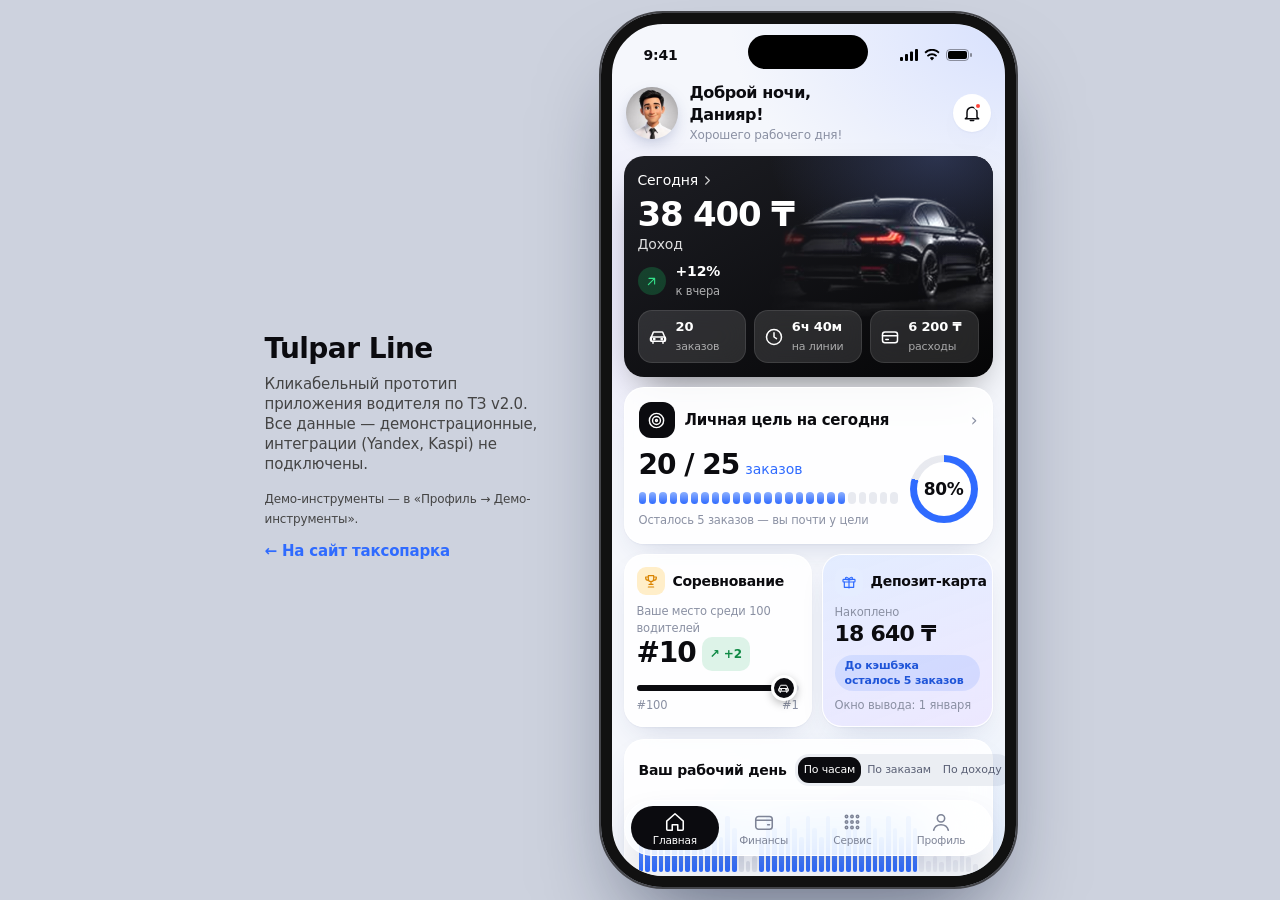
==== commit 616413e6: "Finance: remove income/expense chart; add Kaspi QR acceptance, permanent QR, transaction history wit" ====
--- a/app/index.html
+++ b/app/index.html
@@ -27,6 +27,7 @@
       <div class="toast" id="toast" role="status" aria-live="polite"></div>
     </div>
   </div>
+  <script src="assets/qrcode.js"></script>
   <script src="app.js"></script>
 </body>
 </html>
--- a/app/app.css
+++ b/app/app.css
@@ -1,259 +1,416 @@
-:root{--blue:#2f6bff;--blue2:#7aa2ff;--ink:#0b0b0f;--ink2:#17181d;--mut:#7b8092;--bg:#f4f6fb;--card:#fff;--line:#e9ecf3;--ok:#13a24a;--err:#e5484d;--warn:#9a6700;--r:26px;--sh:0 10px 30px -14px rgba(30,50,110,.18)}
+/* Tulpar Line — мягкий стиль Apple (по референсу). Поля 12, радиус карточек 22, SF Pro. */
+:root{
+  --blue:#2f6bff;--blue2:#5f94ff;--green:#16b05a;--red:#ff4d5a;--orange:#ff9f0a;--violet:#6a5cf0;
+  --ink:#0b0b0f;--mut:#8a90a3;--bg:#f5f7fc;--sep:rgba(60,70,100,.1);--fill:rgba(120,130,160,.14);
+  --m:12px;--r:22px;
+  --sh:0 12px 32px -14px rgba(40,60,120,.22),0 1px 2px rgba(40,60,120,.05)
+}
 *{box-sizing:border-box;-webkit-tap-highlight-color:transparent}
 html,body{margin:0;height:100%}
-body{font:15px/1.4 -apple-system,BlinkMacSystemFont,"SF Pro Text","Segoe UI",Roboto,Arial,sans-serif;color:var(--ink);background:radial-gradient(1200px 600px at 20% 0%,#e3e9f8,transparent),#cfd5e3}
-button{font:inherit;color:inherit;cursor:pointer}
-.stage{min-height:100%;display:flex;align-items:center;justify-content:center;gap:56px;padding:20px}
+body{font:15px/20px -apple-system,BlinkMacSystemFont,"SF Pro Text","Helvetica Neue",system-ui,Roboto,Arial,sans-serif;letter-spacing:-.011em;color:var(--ink);background:#cdd2de;-webkit-font-smoothing:antialiased}
+button{font:inherit;letter-spacing:inherit;color:inherit;cursor:pointer}
+.stage{min-height:100%;display:flex;align-items:center;justify-content:center;gap:56px;padding:12px}
 .side{max-width:280px}
-.side h1{margin:0 0 10px;font-size:30px;letter-spacing:-.02em}
-.side p{color:#444}.side__hint{font-size:13px}
-.side a{font-weight:600;color:var(--blue)}
-
-/* phone frame */
-.phone{position:relative;width:392px;height:830px;max-height:calc(100vh - 32px);background:var(--bg);border-radius:58px;border:11px solid #0c0c0e;outline:2px solid #3a3b40;overflow:hidden;display:flex;flex-direction:column;box-shadow:0 50px 90px -30px rgba(10,20,50,.55)}
-.phone::before{content:"";position:absolute;inset:0;background:radial-gradient(420px 260px at 85% -2%,#e1e8fb,transparent),radial-gradient(360px 240px at -10% 40%,#eef1fb,transparent);pointer-events:none}
-.status{position:relative;z-index:5;height:52px;flex:none;display:flex;align-items:center;justify-content:space-between;padding:6px 28px 0;font-weight:700;font-size:15px}
-.island{position:absolute;left:50%;top:10px;width:112px;height:32px;margin-left:-56px;background:#000;border-radius:20px}
-.status svg{height:12px;fill:var(--ink)}
-.status .ind{display:flex;gap:6px;align-items:center}
-.screen{position:relative;flex:1;overflow-y:auto;overflow-x:hidden;padding:6px 16px 110px;scrollbar-width:none}
+.side h1{margin:0 0 10px;font-size:28px;letter-spacing:-.02em}
+.side p{color:#444}.side__hint{font-size:12px}
+.side a{font-weight:600;color:var(--blue);text-decoration:none}
+
+/* корпус телефона 393×852 */
+.phone{position:relative;width:415px;height:874px;max-height:calc(100vh - 24px);background:var(--bg);border-radius:62px;border:11px solid #111;outline:2px solid #44454a;overflow:hidden;display:flex;flex-direction:column;box-shadow:0 50px 90px -30px rgba(10,20,50,.55)}
+.phone::before{content:"";position:absolute;inset:0;pointer-events:none;background:radial-gradient(420px 300px at 105% 0%,rgba(190,205,255,.55),transparent 70%),radial-gradient(380px 300px at -20% 30%,rgba(215,205,255,.4),transparent 70%),radial-gradient(400px 260px at 80% 100%,rgba(200,225,255,.45),transparent 70%)}
+.status{position:relative;z-index:5;height:54px;flex:none;display:flex;align-items:center;justify-content:space-between;padding:8px 32px 0;font-weight:600;font-size:14px}
+.island{position:absolute;left:50%;top:11px;width:120px;height:34px;margin-left:-60px;background:#000;border-radius:20px}
+.status svg{height:12px;fill:#000}.status .ind{display:flex;gap:6px;align-items:center}
+.screen{position:relative;flex:1;overflow-y:auto;overflow-x:hidden;padding:2px var(--m) 108px;scrollbar-width:none}
 .screen::-webkit-scrollbar{display:none}
 @media(max-width:760px){
   .side{display:none}.stage{padding:0;display:block}
   .phone{width:100%;height:100vh;height:100dvh;max-height:none;border:0;outline:0;border-radius:0;box-shadow:none}
-  .status,.island{display:none}.screen{padding-top:calc(14px + env(safe-area-inset-top))}
+  .status,.island{display:none}.screen{padding-top:calc(10px + env(safe-area-inset-top))}
 }
 
-/* floating tab bar */
-.tabbar{position:absolute;left:14px;right:14px;bottom:calc(14px + env(safe-area-inset-bottom));z-index:20;display:grid;grid-template-columns:repeat(4,1fr);gap:2px;background:rgba(255,255,255,.86);backdrop-filter:blur(18px);-webkit-backdrop-filter:blur(18px);border:1px solid rgba(255,255,255,.9);border-radius:34px;padding:7px;box-shadow:0 14px 34px -12px rgba(20,30,70,.28)}
-.tab{background:none;border:0;display:flex;flex-direction:column;align-items:center;justify-content:center;gap:3px;padding:9px 0 7px;font-size:11px;color:var(--mut);font-weight:600;border-radius:28px;transition:background .2s,color .2s}
-.tab svg{width:23px;height:23px;stroke:currentColor;fill:none;stroke-width:1.9;stroke-linecap:round;stroke-linejoin:round}
+/* плавающее стеклянное меню */
+.tabbar{position:absolute;left:var(--m);right:var(--m);bottom:calc(14px + env(safe-area-inset-bottom));z-index:20;display:grid;grid-template-columns:repeat(4,1fr);align-items:center;height:62px;padding:0 7px;background:rgba(255,255,255,.8);backdrop-filter:blur(26px) saturate(180%);-webkit-backdrop-filter:blur(26px) saturate(180%);border:1px solid rgba(255,255,255,.9);border-radius:31px;box-shadow:0 18px 40px -14px rgba(30,45,100,.3)}
+.phone .tabbar{bottom:22px}
+.tab{background:none;border:0;display:flex;flex-direction:column;align-items:center;justify-content:center;gap:1px;height:48px;border-radius:24px;font-size:10.5px;line-height:13px;color:#7e8497;font-weight:500;transition:.2s}
+.tab svg{width:23px;height:23px;stroke:currentColor;fill:none;stroke-width:1.7;stroke-linecap:round;stroke-linejoin:round}
 .tab.on{background:var(--ink);color:#fff}
 
-/* type & common */
-h2{font-size:30px;margin:0;letter-spacing:-.03em;font-weight:800}
-h3{font-size:16px;margin:0 0 10px;font-weight:700}
-.mut{color:var(--mut)}.small{font-size:12.5px}
+/* типографика */
+h2{font-size:28px;line-height:33px;margin:0;letter-spacing:-.03em;font-weight:700}
+h3{font-size:14px;line-height:19px;margin:0 0 8px;font-weight:700;letter-spacing:-.018em}
+.mut{color:var(--mut)}.small{font-size:11.5px;line-height:17px}
 .row{display:flex;align-items:center;gap:10px}
 .between{justify-content:space-between}
 .grow{flex:1;min-width:0}
-.card{position:relative;background:var(--card);border-radius:var(--r);padding:18px;margin-bottom:14px;border:1px solid rgba(255,255,255,.9);box-shadow:var(--sh)}
-.card--dark{background:radial-gradient(260px 160px at 90% 0%,rgba(80,100,160,.35),transparent),linear-gradient(145deg,#1b1c22,#050506);color:#fff;border:0;overflow:hidden}
-.btn{border:0;border-radius:18px;padding:15px 18px;font-weight:700;background:var(--ink);color:#fff;width:100%}
-.card--dark .btn{background:#fff;color:var(--ink)}
+.big{font-size:34px;line-height:39px;font-weight:700;letter-spacing:-.035em;font-variant-numeric:tabular-nums}
+.mid{font-size:15px;line-height:22px;font-weight:700;letter-spacing:-.02em}
+.note{font-size:11.5px;line-height:17px;color:var(--mut);margin:6px 0}
+
+/* карточки, кнопки */
+.card{position:relative;background:rgba(255,255,255,.86);backdrop-filter:blur(14px);-webkit-backdrop-filter:blur(14px);border-radius:var(--r);padding:16px;margin-bottom:12px;border:1px solid rgba(255,255,255,.95);box-shadow:var(--sh)}
+button.card{border:1px solid rgba(255,255,255,.95);font:inherit;color:inherit;text-align:left}
+.card--dark{background:radial-gradient(240px 160px at 85% 0%,rgba(90,110,180,.35),transparent 70%),linear-gradient(150deg,#1d1e24,#050506);color:#fff;border:0;overflow:hidden;box-shadow:0 18px 40px -18px rgba(0,0,0,.6)}
+.btn{border:0;border-radius:16px;padding:0 18px;height:50px;font-weight:600;font-size:15px;background:var(--ink);color:#fff;width:100%}
+.btn:active{opacity:.85}
+.card--dark .btn{background:#fff;color:#000}
 .btn--dark{background:var(--ink);color:#fff}
-.card--dark .btn--light,.btn--light{background:rgba(255,255,255,.16);color:#fff;backdrop-filter:blur(6px)}
+.btn--light,.card--dark .btn--light{background:rgba(255,255,255,.16);color:#fff}
 .btn--ghost,.card--dark .btn--ghost{background:#fff;color:var(--ink);box-shadow:inset 0 0 0 1.5px var(--ink)}
-.btn--sm{width:auto;padding:9px 14px;font-size:14px;border-radius:14px}
-.btn:disabled{opacity:.45;cursor:not-allowed}
-.big{font-size:40px;font-weight:800;letter-spacing:-.03em;line-height:1.1}
-.mid{font-size:22px;font-weight:800;letter-spacing:-.02em}
-.chip{display:inline-block;font-size:12px;font-weight:700;padding:3px 10px;border-radius:99px;background:#eceef5;color:#444}
-.chip--ok{background:#dff5e8;color:#0d7c38}.chip--warn{background:#fff0c7;color:var(--warn)}
-.chip--err{background:#fde3e4;color:#c0292e}.chip--info{background:#e4ecff;color:#2150c8}
-.bar{height:12px;background:#e7ebf5;border-radius:99px;overflow:hidden}
-.bar>i{display:block;height:100%;background:linear-gradient(90deg,#7aa2ff,var(--blue));border-radius:99px;transition:width .4s}
-.card--dark .bar{background:rgba(255,255,255,.18)}
-.seg{display:flex;background:#e9edf6;border-radius:16px;padding:3px;gap:2px;margin-bottom:12px}
-.seg button{flex:1;border:0;background:none;padding:8px 4px;border-radius:13px;font-size:13px;font-weight:600;color:#5d6377}
+.btn--sm{width:auto;height:34px;padding:0 14px;font-size:13px;border-radius:17px}
+.btn:disabled{opacity:.4}
+.chip{display:inline-block;font-size:11px;line-height:15px;font-weight:600;padding:3px 10px;border-radius:99px;background:rgba(120,130,160,.14);color:#454a5c}
+.chip--ok{background:rgba(22,176,90,.14);color:#0f8a45}.chip--warn{background:rgba(255,159,10,.16);color:#a35f00}
+.chip--err{background:rgba(255,77,90,.14);color:#c8323e}.chip--info{background:rgba(47,107,255,.12);color:#1f55d8}
+.bar{height:8px;background:rgba(120,130,160,.16);border-radius:99px;overflow:hidden}
+.bar>i{display:block;height:100%;background:linear-gradient(90deg,var(--blue2),var(--blue));border-radius:99px;transition:width .4s}
+.card--dark .bar{background:rgba(255,255,255,.2)}
+.seg{display:flex;background:rgba(120,130,160,.14);border-radius:12px;padding:3px;gap:2px;margin-bottom:12px}
+.seg button{flex:1;border:0;background:none;height:32px;border-radius:10px;font-size:13px;font-weight:500;color:#5a6075}
 .seg button.on{background:var(--ink);color:#fff}
-.banner{border-radius:16px;padding:11px 13px;font-size:13px;margin-bottom:12px;background:#fff1c9;color:#5d4300}
-.banner--info{background:#e4ecff;color:#1f3f94}
-.note{font-size:12.5px;color:var(--mut);margin:8px 0}
-.i{width:22px;height:22px;stroke:currentColor;fill:none;stroke-width:1.9;stroke-linecap:round;stroke-linejoin:round;flex:none}
-
-/* icon boxes */
-.ic{width:42px;height:42px;border-radius:14px;background:#eef1f8;color:var(--ink);display:grid;place-items:center;flex:none}
-.ic--g{background:#e3f6ea;color:#12994a}.ic--r{background:#fde6e7;color:#d63a40}.ic--b{background:#e4ecff;color:var(--blue)}
-.ic--y{background:#fff0d1;color:#d98a00}.ic--v{background:#ece8ff;color:#6a4df0}.ic--d{background:var(--ink);color:#fff}
-
-/* greeting / top bars */
-.hello{display:flex;align-items:center;gap:12px;margin:4px 0 14px}
-.avatar{width:56px;height:56px;border-radius:50%;overflow:hidden;flex:none;box-shadow:0 6px 16px -6px rgba(20,30,70,.4);border:2px solid #fff}
-.avatar svg{display:block;width:100%;height:100%}
-.avatar--lg{width:76px;height:76px}
-.hello h2{font-size:22px;line-height:1.15}
-.hello p{margin:2px 0 0;color:var(--mut)}
-.iconbtn{width:46px;height:46px;border-radius:50%;background:#fff;border:0;display:grid;place-items:center;position:relative;flex:none;box-shadow:var(--sh)}
+.banner{border-radius:16px;padding:12px 14px;font-size:12px;line-height:18px;margin-bottom:12px;background:rgba(255,159,10,.14);color:#6b3d00}
+.banner--info{background:rgba(47,107,255,.1);color:#1c3f94}
+.i{width:20px;height:20px;stroke:currentColor;fill:none;stroke-width:1.8;stroke-linecap:round;stroke-linejoin:round;flex:none}
+
+/* иконки в мягких плашках */
+.ic{width:40px;height:40px;border-radius:13px;background:#eff1f6;color:var(--ink);display:grid;place-items:center;flex:none}
+.ic .i{width:21px;height:21px}
+.ic--g{background:#e2f7ea;color:#12a050}.ic--r{background:#ffe7e8;color:#e0384a}.ic--b{background:#e5edff;color:var(--blue)}
+.ic--y{background:#ffeec9;color:#d98300}.ic--v{background:#ece9ff;color:var(--violet)}.ic--d{background:var(--ink);color:#fff}
+
+/* шапки */
+.hello{display:flex;align-items:center;gap:12px;margin:4px 2px 14px}
+.avatar{width:62px;height:62px;border-radius:50%;overflow:hidden;flex:none;box-shadow:0 6px 18px -6px rgba(40,60,120,.4);background:#dfe3ee}
+.avatar img{display:block;width:100%;height:100%;object-fit:cover}
+.avatar--lg{width:72px;height:72px}
+.hello h2{font-size:16px;line-height:22px;font-weight:700;letter-spacing:-.025em}
+.hello p{margin:1px 0 0;color:var(--mut);font-size:12px;line-height:17px}
+.iconbtn{width:42px;height:42px;border-radius:50%;background:#fff;border:0;display:grid;place-items:center;position:relative;flex:none;box-shadow:var(--sh)}
 .iconbtn .i{width:22px;height:22px}
-.dot{position:absolute;top:10px;right:11px;width:9px;height:9px;border-radius:50%;background:#ef4444;border:2px solid #fff}
-.back{background:none;border:0;font-weight:700;padding:6px 0;margin-bottom:6px;display:flex;align-items:center;gap:4px;color:var(--blue)}
-.head{display:flex;align-items:flex-start;justify-content:space-between;gap:10px;margin:6px 0 14px}
-.head small{display:block;margin-top:2px;font-size:15px;color:var(--mut)}
-.head small b{color:var(--ink);letter-spacing:.01em;margin-right:6px}
-.pill{display:flex;align-items:center;gap:8px;background:#fff;border:0;border-radius:20px;padding:11px 14px;font-weight:600;box-shadow:var(--sh)}
+.dot{position:absolute;top:9px;right:10px;width:9px;height:9px;border-radius:50%;background:#ff453a;border:2px solid #fff}
+.back{background:none;border:0;font-size:15px;padding:4px 0;margin:0 0 2px 2px;display:flex;align-items:center;color:var(--blue);font-weight:500}
+.back+h2{font-size:17px;line-height:27px;margin:0 2px 12px}
+.head{display:flex;align-items:flex-start;justify-content:space-between;gap:8px;margin:4px 2px 14px}
+.head small{display:block;font-size:13px;line-height:18px;color:var(--mut);margin-top:2px}
+.head small b{color:var(--ink);font-weight:700;margin-right:6px;letter-spacing:.01em}
+.pill{display:flex;align-items:center;gap:8px;background:#fff;border:0;border-radius:20px;height:40px;padding:0 14px;font-size:14px;font-weight:500;box-shadow:var(--sh)}
 .pill .i{width:18px;height:18px}
 
-/* logo / art */
-.logo{display:flex;align-items:center;gap:10px;font-weight:700;letter-spacing:.14em;font-size:14px}
+/* логотип и фото */
+.logo{display:flex;align-items:center;gap:10px;font-weight:600;letter-spacing:.14em;font-size:13px;line-height:16px}
 .logo svg{width:36px;height:36px;flex:none}
-.logo small{display:block;font-size:9px;letter-spacing:.2em;opacity:.7;font-weight:600}
-.card .carart{position:absolute;right:-18px;bottom:-6px;width:70%;opacity:.95;pointer-events:none}
-.glow{position:absolute;right:-30px;top:-34px;width:150px;height:150px;border-radius:50%;background:#fff;opacity:.95;display:grid;place-items:center}
-.glow svg{width:84px;height:84px}
-.glow--soft{opacity:.12}
-
-/* home */
-.hero{padding:18px 18px 16px;min-height:236px}
-.hero>:not(.carart){position:relative;z-index:2}
-.hero .carart{z-index:1;width:86%;right:-26px;top:24px;bottom:auto;opacity:1}
-.hero .link{background:none;border:0;color:#fff;display:flex;align-items:center;gap:4px;font-weight:600;padding:0;font-size:16px}
-.hero .link .i{width:16px;height:16px}
-.delta{display:flex;align-items:center;gap:10px;margin-top:10px}
-.delta .ic{width:42px;height:42px;background:rgba(19,162,74,.2);color:#3be07c}
-.minis{display:grid;grid-template-columns:repeat(3,1fr);gap:8px;margin-top:18px}
-.mini{background:rgba(255,255,255,.12);backdrop-filter:blur(10px);-webkit-backdrop-filter:blur(10px);border-radius:18px;padding:11px 10px;display:flex;align-items:center;gap:8px;min-width:0}
-.mini .i{width:22px;height:22px}
-.mini b{display:block;font-size:15px;line-height:1.1;white-space:nowrap}
-.mini small{opacity:.7;font-size:11.5px}
+.logo small{display:block;font-size:9px;letter-spacing:.2em;opacity:.6;font-weight:500}
+.carimg{position:absolute;pointer-events:none;mix-blend-mode:screen;-webkit-mask-image:linear-gradient(to left,#000 55%,transparent 100%);mask-image:linear-gradient(to left,#000 55%,transparent 100%)}
+.glow{position:absolute;right:30px;top:-6px;width:96px;height:96px;border-radius:50%;background:#fff;display:grid;place-items:center;box-shadow:0 0 50px rgba(255,255,255,.35)}
+.glow svg{width:56px;height:56px}
+.glow svg circle{fill:transparent}.glow svg path{fill:#0b0b0f}
+
+/* главная */
+.hero{padding:16px;min-height:204px}
+.hero>:not(.carimg){position:relative;z-index:2}
+.hero .carimg{z-index:1;right:-10px;top:-6px;width:64%}
+.hero .link{background:none;border:0;color:#fff;display:flex;align-items:center;gap:2px;font-weight:500;padding:0;font-size:14px}
+.hero .link .i{width:15px;height:15px;opacity:.8}
+.hero .big{margin-top:6px}
+.hero .lab{font-size:14px;opacity:.85}
+.delta{display:flex;align-items:center;gap:10px;margin-top:8px}
+.delta .ic{width:32px;height:32px;border-radius:50%;background:rgba(22,176,90,.28);color:#34e08a}
+.delta .ic .i{width:17px;height:17px}
+.delta b{font-size:14px;font-weight:600;display:block;line-height:18px}
+.delta small{font-size:11.5px;opacity:.65;line-height:15px}
+.minis{display:grid;grid-template-columns:repeat(3,1fr);gap:8px;margin-top:12px}
+.mini{background:rgba(255,255,255,.12);backdrop-filter:blur(12px);-webkit-backdrop-filter:blur(12px);border:1px solid rgba(255,255,255,.1);border-radius:16px;padding:9px 10px;display:flex;align-items:center;gap:8px;min-width:0}
+.mini .i{width:24px;height:24px}
+.mini b{display:block;font-size:13px;line-height:17px;font-weight:600;white-space:nowrap}
+.mini small{opacity:.6;font-size:11px;line-height:14px}
 .goalhead{display:flex;align-items:center;gap:10px}
-.goalhead b{flex:1;font-size:16px}
+.goalhead b{flex:1;font-size:15px;font-weight:700;letter-spacing:-.018em}
+.goalhead .btn--sm{background:none;color:var(--mut);padding:0;height:auto;width:auto;font-size:17px;line-height:1;font-weight:400}
 .goalrow{display:flex;align-items:center;gap:12px;margin-top:10px}
-.goalnum{font-size:34px;font-weight:800;letter-spacing:-.03em;white-space:nowrap}
-.goalnum small{font-size:16px;color:var(--blue);margin-left:4px;font-weight:600;letter-spacing:0}
-.segbar{display:flex;gap:3px;margin:10px 0 8px}
-.segbar i{flex:1;height:20px;border-radius:5px;background:#e3e8f4}
-.segbar i.on{background:linear-gradient(180deg,#7aa2ff,var(--blue))}
-.ring{--p:0;width:92px;height:92px;border-radius:50%;background:conic-gradient(var(--blue) calc(var(--p)*1%),#e3e8f4 0);display:grid;place-items:center;flex:none;position:relative}
-.ring::before{content:"";position:absolute;inset:9px;background:#fff;border-radius:50%}
-.ring b{position:relative;font-size:21px;font-weight:800}
-.two{display:grid;grid-template-columns:minmax(0,1fr) minmax(0,1fr);gap:12px;margin-bottom:14px}
-.two .card{margin:0;padding:14px;display:block;text-align:left;width:100%;border:1px solid rgba(255,255,255,.9)}
-.mc{display:flex;align-items:center;gap:6px;margin-bottom:8px}
-.mc b{flex:1;min-width:0;font-size:13.5px;line-height:1.15}
-.mc .i{width:16px;height:16px;color:var(--mut)}
-.mc .ic{width:32px;height:32px;border-radius:11px}
-.mc .ic .i{width:19px;height:19px;color:inherit}
-.rankbig{font-size:34px;font-weight:800;letter-spacing:-.03em}
-.up{color:var(--ok)}.down{color:var(--err)}
-.pos-up{display:inline-block;background:#e1f6e9;color:#0d7c38;border-radius:10px;padding:2px 8px;font-size:12px;font-weight:700;vertical-align:middle;margin-left:6px}
-.track{position:relative;height:6px;background:#e3e8f4;border-radius:9px;margin:16px 0 6px}
+.goalnum{font-size:28px;line-height:33px;font-weight:700;letter-spacing:-.035em;white-space:nowrap}
+.goalnum small{font-size:15px;color:var(--blue);margin-left:6px;font-weight:500;letter-spacing:0}
+.segbar{display:flex;gap:3px;margin:6px 0 8px}
+.segbar i{flex:1;height:15px;border-radius:4px;background:rgba(120,130,160,.16)}
+.segbar i.on{background:linear-gradient(180deg,#8db0ff,var(--blue))}
+.ring{--p:0;width:82px;height:82px;border-radius:50%;background:conic-gradient(var(--blue) calc(var(--p)*1%),rgba(120,130,160,.16) 0);display:grid;place-items:center;flex:none;position:relative}
+.ring::before{content:"";position:absolute;inset:8px;background:#fff;border-radius:50%}
+.ring b{position:relative;font-size:18px;font-weight:700;letter-spacing:-.02em}
+.two{display:grid;grid-template-columns:1.18fr 1fr;gap:10px;margin-bottom:12px}
+.two .card{margin:0;padding:14px;display:block;width:100%;min-width:0}
+.mc{display:flex;align-items:center;gap:8px;margin-bottom:8px}
+.mc b{flex:1;min-width:0;font-size:14px;line-height:19px;font-weight:700;letter-spacing:-.02em}
+.mc .ic{width:34px;height:34px;border-radius:11px}.mc .ic .i{width:19px;height:19px}
+.mc>.i{width:16px;height:16px;color:#b2b7c5}
+.rankbig{font-size:28px;line-height:31px;font-weight:700;letter-spacing:-.04em}
+.up{color:var(--green)}.down{color:var(--red)}
+.pos-up{display:inline-block;background:rgba(22,176,90,.14);color:#0f8a45;border-radius:10px;padding:1px 8px;font-size:12px;font-weight:600;vertical-align:middle;margin-left:6px;letter-spacing:0}
+.track{position:relative;height:6px;background:rgba(120,130,160,.18);border-radius:9px;margin:14px 0 6px}
 .track i{position:absolute;left:0;top:0;bottom:0;background:var(--ink);border-radius:9px}
-.track u{position:absolute;top:-11px;width:28px;height:28px;margin-left:-14px;border-radius:50%;background:var(--ink);color:#fff;display:grid;place-items:center;border:3px solid #fff;box-shadow:0 4px 10px rgba(0,0,0,.25)}
-.track u .i{width:14px;height:14px}
-.dsum{font-size:21px;font-weight:800;letter-spacing:-.02em}
-.wd{display:flex;align-items:flex-end;gap:4px;height:112px;padding-top:26px}
-.wd i{flex:1;border-radius:5px;background:#dde4f6;position:relative;min-height:5px}
-.wd i.act{background:linear-gradient(180deg,#5d8cff,var(--blue))}
-.wd i.fut{background:#e9edf7;opacity:.7}
-.wd i.peak::before{content:attr(data-tip);position:absolute;left:50%;bottom:calc(100% + 8px);transform:translateX(-50%);background:var(--ink);color:#fff;font-size:11px;padding:4px 8px;border-radius:8px;white-space:nowrap;font-style:normal}
-.wd i.peak::after{content:"";position:absolute;left:50%;bottom:calc(100% + 2px);margin-left:-3px;border:3px solid transparent;border-top-color:var(--ink)}
-.wx{display:flex;justify-content:space-between;font-size:10.5px;color:var(--mut);margin-top:6px}
-.tabsm{display:flex;background:#eef1f8;border-radius:14px;padding:3px}
-.tabsm button{border:0;background:none;border-radius:11px;padding:6px 9px;font-size:12px;font-weight:600;color:#5d6377}
+.track u{position:absolute;top:-10px;width:26px;height:26px;margin-left:-13px;border-radius:50%;background:var(--ink);color:#fff;display:grid;place-items:center;border:3px solid #fff;box-shadow:0 3px 8px rgba(0,0,0,.25)}
+.track u .i{width:13px;height:13px}
+.dep{background:linear-gradient(160deg,rgba(225,235,255,.95),rgba(236,230,255,.9))!important}
+.dsum{font-size:17px;line-height:25px;font-weight:700;letter-spacing:-.035em}
+.wd{display:flex;align-items:flex-end;gap:2px;height:92px;padding-top:26px;margin-top:6px}
+.wd i{flex:1;border-radius:2px;background:rgba(120,130,160,.2);position:relative;min-height:4px}
+.wd i.act{background:linear-gradient(180deg,#6b9bff,var(--blue))}
+.wd i.fut{opacity:.55}
+.wd i.peak::before{content:attr(data-tip);position:absolute;left:50%;bottom:calc(100% + 8px);transform:translateX(-50%);background:var(--ink);color:#fff;font-size:11px;line-height:15px;padding:4px 9px;border-radius:9px;white-space:nowrap;font-style:normal;font-weight:500}
+.wd i.peak::after{content:"";position:absolute;left:50%;bottom:calc(100% + 3px);margin-left:-3px;border:3px solid transparent;border-top-color:var(--ink)}
+.wx{display:flex;justify-content:space-between;font-size:11.5px;color:var(--mut);margin-top:6px}
+.tabsm{display:flex;background:rgba(120,130,160,.13);border-radius:14px;padding:3px}
+.tabsm button{border:0;background:none;height:30px;border-radius:11px;padding:0 10px;font-size:12px;font-weight:500;color:#5a6075}
 .tabsm button.on{background:var(--ink);color:#fff}
-
-/* finance */
-.bal{padding:18px;min-height:228px}
-.bal>:not(.carart){position:relative;z-index:2}
-.bal .carart{z-index:1;width:78%;right:-26px;top:38px;bottom:auto;opacity:.75}
-.more{width:34px;height:34px;border-radius:50%;background:rgba(255,255,255,.14);border:0;color:#fff;display:grid;place-items:center}
-.more .i{width:18px;height:18px;fill:currentColor;stroke:none}
-.eye{background:none;border:0;color:#fff;padding:0;display:inline-flex;vertical-align:middle;margin-left:8px;opacity:.8}
+.hint{display:flex;align-items:center;gap:12px;background:rgba(47,107,255,.09);border-radius:18px;padding:12px 14px;margin-top:12px}
+.hint>.i{width:30px;height:30px;color:var(--blue)}
+.hint b{display:block;font-size:13px;line-height:18px;font-weight:600}
+.hint small{font-size:12px;color:var(--mut);line-height:17px}
+.hint .chv{color:#9aa0b3;width:18px;height:18px}
+
+/* финансы */
+.bal{padding:16px;min-height:208px}
+.bal>:not(.carimg):not(.glow){position:relative;z-index:2}
+.bal .carimg{z-index:1;right:-24px;bottom:30px;width:56%;opacity:.9}
+.bal .glow{z-index:0}
+.more{width:32px;height:32px;border-radius:50%;background:rgba(255,255,255,.14);border:0;color:#fff;display:grid;place-items:center}
+.more .i{width:17px;height:17px;fill:currentColor;stroke:none}
+.eye{background:none;border:0;color:#fff;padding:0;display:inline-flex;vertical-align:middle;margin-left:8px;opacity:.75}
 .eye .i{width:18px;height:18px}
-.bal .big{margin:2px 0 14px}
+.bal .lab{font-size:14px;opacity:.85;margin-top:14px}
+.bal .big{font-size:34px;margin:2px 0 14px}
 .bal .btns{display:grid;grid-template-columns:1fr 1fr;gap:10px}
-.bbtn{display:flex;align-items:center;justify-content:center;gap:10px;border:0;border-radius:20px;padding:12px;font-weight:700;font-size:15px}
-.bbtn u{width:30px;height:30px;border-radius:50%;display:grid;place-items:center;text-decoration:none;background:var(--ink);color:#fff}
-.bbtn u .i{width:16px;height:16px}
-.bbtn.w{background:#fff;color:var(--ink)}
-.bbtn.g{background:rgba(255,255,255,.16);color:#fff;backdrop-filter:blur(8px)}
-.bbtn.g u{background:#fff;color:var(--ink)}
-.stats{display:grid;grid-template-columns:repeat(3,minmax(0,1fr));gap:10px;margin-bottom:14px}
-.stat{border-radius:22px;padding:12px 11px;min-width:0}
-.stat .row{gap:6px;margin-bottom:6px}
-.stat .ic{width:32px;height:32px;border-radius:11px}
-.stat .ic .i{width:17px;height:17px}
-.stat b.t{font-size:14px;line-height:1.1;display:block}
-.stat .v{font-size:16px;font-weight:800;letter-spacing:-.02em;white-space:nowrap}
-.stat small{display:block;color:var(--mut);font-size:11.5px;margin-bottom:4px}
-.stat--g{background:#e8f7ee}.stat--r{background:#fdecee}.stat--v{background:#eeeaff}
-.addbtn{display:flex;align-items:center;justify-content:center;gap:12px;width:100%;border:0;border-radius:26px;background:linear-gradient(145deg,#1b1c22,#050506);color:#fff;padding:17px;font-weight:700;font-size:17px;margin-bottom:14px;box-shadow:0 14px 26px -14px rgba(0,0,0,.6)}
-.addbtn u{width:32px;height:32px;border-radius:50%;background:#fff;color:var(--ink);display:grid;place-items:center}
-.addbtn u .i{width:18px;height:18px;stroke-width:2.4}
-.fc{position:relative;height:150px;margin-left:36px;margin-top:8px}
-.fc .g{position:absolute;left:0;right:0;border-top:1px dashed #e3e7f1}
-.fc .g span{position:absolute;left:-36px;top:-8px;width:30px;text-align:right;font-size:10.5px;color:var(--mut)}
-.fc .bars{position:absolute;inset:0;display:flex;align-items:flex-end;gap:2px}
+.bbtn{display:flex;align-items:center;justify-content:center;gap:10px;border:0;border-radius:20px;height:42px;font-weight:500;font-size:15px}
+.bbtn u{width:26px;height:26px;border-radius:50%;display:grid;place-items:center;text-decoration:none}
+.bbtn u .i{width:15px;height:15px;stroke-width:2.2}
+.bbtn.w{background:#fff;color:#000}.bbtn.w u{background:#000;color:#fff}
+.bbtn.g{background:rgba(255,255,255,.16);color:#fff;backdrop-filter:blur(10px)}.bbtn.g u{background:#0b0b0f;color:#fff}
+.stats{display:grid;grid-template-columns:repeat(3,minmax(0,1fr));gap:10px;margin-bottom:12px}
+.stat{border-radius:22px;padding:12px;min-width:0;border:1px solid rgba(255,255,255,.95);box-shadow:var(--sh)}
+.stat .row{gap:8px;margin-bottom:6px}
+.stat .ic{width:30px;height:30px;border-radius:10px;background:#fff}.stat .ic .i{width:17px;height:17px}
+.stat b.t{font-size:13px;line-height:17px;font-weight:600;display:block}
+.stat small{display:block;color:var(--mut);font-size:11px;line-height:14px}
+.stat .v{font-size:14px;line-height:20px;font-weight:700;letter-spacing:-.03em;white-space:nowrap;font-variant-numeric:tabular-nums;margin:2px 0}
+.stat--g{background:linear-gradient(160deg,#e6f9ed,#f6fdf9)}.stat--g .ic{color:#12a050}
+.stat--r{background:linear-gradient(160deg,#ffecee,#fff8f8)}.stat--r .ic{color:#e0384a}
+.stat--v{background:linear-gradient(160deg,#eeebff,#f9f8ff)}.stat--v .ic{color:var(--violet)}
+.addbtn{display:flex;align-items:center;justify-content:center;gap:12px;width:100%;border:0;border-radius:24px;background:linear-gradient(150deg,#1d1e24,#050506);color:#fff;height:48px;font-weight:500;font-size:16px;margin-bottom:12px;box-shadow:0 16px 28px -16px rgba(0,0,0,.6);position:relative}
+.addbtn u{width:28px;height:28px;border-radius:50%;background:#fff;color:#000;display:grid;place-items:center;text-decoration:none}
+.addbtn u .i{width:17px;height:17px;stroke-width:2.4}
+.addbtn .chv{position:absolute;right:16px;width:18px;height:18px;opacity:.7}
+.fc{position:relative;height:128px;margin-left:36px;margin-top:8px}
+.fc .g{position:absolute;left:0;right:0;border-top:1px solid rgba(120,130,160,.15)}
+.fc .g span{position:absolute;left:-36px;top:-8px;width:30px;text-align:right;font-size:11px;line-height:15px;color:var(--mut)}
+.fc .bars{position:absolute;inset:0;display:flex;align-items:flex-end;gap:3px}
 .fc .col{flex:1;display:flex;align-items:flex-end;gap:1px;height:100%;min-width:0}
 .fc .col i{flex:1;border-radius:4px 4px 0 0}
-.fc .inc{background:linear-gradient(180deg,#5d8cff,var(--blue))}
-.fc .exp{background:linear-gradient(180deg,#ff9a9e,#ff6b72)}
-.fx{display:flex;margin-left:36px;gap:2px;margin-top:6px;font-size:10.5px;color:var(--mut)}
-.fx span{flex:1;text-align:left;overflow:visible;white-space:nowrap;min-width:0}
-.lg{display:flex;align-items:center;gap:14px;margin-top:12px}
-.lg>div{display:flex;flex-direction:column;font-size:12px;color:var(--mut)}
-.lg b{color:var(--ink);font-size:15px}
-.lg .dot2{display:inline-block;width:10px;height:10px;border-radius:50%;margin-right:5px}
-.lg .more2{margin-left:auto;background:#eef1f8;border:0;border-radius:16px;padding:10px 14px;font-weight:600;display:flex;align-items:center;gap:4px}
+.fc .inc{background:linear-gradient(180deg,#6b9bff,var(--blue))}.fc .exp{background:linear-gradient(180deg,#ffb3b8,#ff7a85)}
+.fx{display:flex;margin-left:36px;gap:3px;margin-top:6px;font-size:11.5px;color:var(--mut)}
+.fx span{flex:1;text-align:left;white-space:nowrap;min-width:0}
+.lg{display:flex;align-items:center;gap:18px;margin-top:12px}
+.lg>div{display:flex;flex-direction:column;font-size:12px;line-height:17px;color:var(--mut)}
+.lg b{color:var(--ink);font-size:14px;line-height:19px;font-weight:700;letter-spacing:-.02em}
+.lg .dot2{display:inline-block;width:11px;height:11px;border-radius:50%;margin-right:6px}
+.lg .more2{margin-left:auto;background:rgba(120,130,160,.13);border:0;border-radius:16px;height:36px;padding:0 14px;font-weight:500;font-size:14px;display:flex;align-items:center;gap:2px}
 .lg .more2 .i{width:15px;height:15px}
-.cardhead{display:flex;align-items:center;justify-content:space-between;gap:8px;margin-bottom:6px}
-.cardhead h3{margin:0;font-size:15px}
-.cardhead .lnk{background:none;border:0;color:var(--mut);display:flex;align-items:center;font-weight:600;padding:0}
+.cardhead{display:flex;align-items:center;justify-content:space-between;gap:8px;margin-bottom:8px}
+.cardhead h3{margin:0}
+.cardhead .lnk{background:none;border:0;color:var(--mut);display:flex;align-items:center;font-weight:500;font-size:14px;padding:0}
 .cardhead .lnk .i{width:16px;height:16px}
 
-/* lists */
+/* списки */
 .list{display:flex;flex-direction:column}
-.li{display:flex;align-items:center;gap:12px;padding:11px 0;border-bottom:1px solid var(--line);background:none;border-left:0;border-right:0;border-top:0;width:100%;text-align:left}
+.li{display:flex;align-items:center;gap:12px;padding:9px 0;min-height:56px;border-bottom:1px solid var(--sep);background:none;border-left:0;border-right:0;border-top:0;width:100%;text-align:left}
 .li:last-child{border-bottom:0}
-.li .chv{color:#b3b8c8;width:18px;height:18px}
-.amt{font-weight:800;white-space:nowrap}.amt.pos{color:var(--ok)}.amt.neg{color:var(--err)}
+.li b{font-weight:500;font-size:14px;line-height:19px;letter-spacing:-.018em}
+.li .small{font-size:12px;line-height:17px}
+.li .chv{color:#b4b9c8;width:16px;height:16px}
+.amt{font-weight:700;white-space:nowrap;font-size:15px;font-variant-numeric:tabular-nums;letter-spacing:-.02em}.amt.pos{color:var(--green)}.amt.neg{color:var(--red)}
 .strike{text-decoration:line-through;opacity:.55}
 
-/* service */
-.carcard{padding:18px;min-height:178px;margin-bottom:14px}
-.carcard>:not(.carart):not(.glow){position:relative;z-index:2}
-.carcard .carart{z-index:1;width:72%;right:-18px;bottom:-6px;top:auto}
-.carcard .glow{z-index:0;position:absolute}
-.carname{font-size:26px;font-weight:800;margin:14px 0 2px;letter-spacing:-.02em}
-.plate{display:inline-flex;align-items:center;gap:10px;border:1.5px solid rgba(255,255,255,.7);border-radius:12px;padding:7px 12px;font-weight:700;letter-spacing:.06em;font-size:17px;margin-top:10px}
-.plate small{font-size:10px;font-weight:800;letter-spacing:0;border-left:1px solid rgba(255,255,255,.4);padding-left:8px}
+/* сервис */
+.carcard{padding:16px;min-height:196px;margin-bottom:12px}
+.carcard>:not(.carimg):not(.glow){position:relative;z-index:2}
+.carcard .carimg{z-index:1;right:-24px;bottom:-14px;width:66%}
+.carcard .glow{z-index:0;right:34px;top:-8px}
+.chevbtn{position:absolute;right:12px;top:12px;width:30px;height:30px;border-radius:50%;background:rgba(255,255,255,.14);display:grid;place-items:center;z-index:3;color:#fff}
+.chevbtn .i{width:16px;height:16px}
+.carname{font-size:24px;line-height:29px;font-weight:700;margin:14px 0 0;letter-spacing:-.03em}
+.carsub{font-size:15px;opacity:.75;line-height:22px}
+.plate{display:inline-flex;align-items:center;gap:10px;border:1.5px solid rgba(255,255,255,.7);border-radius:12px;padding:6px 12px;font-weight:500;letter-spacing:.05em;font-size:15px;line-height:20px;margin-top:12px}
+.plate small{font-size:10px;font-weight:700;letter-spacing:0;line-height:12px;display:grid;gap:2px;justify-items:center}
+.plate small i{width:18px;height:11px;border-radius:2px;background:#00afca;display:block}
 .grid3{display:grid;grid-template-columns:repeat(3,minmax(0,1fr));gap:10px}
 .grid2{display:grid;grid-template-columns:1fr 1fr;gap:10px}
-.tile{position:relative;background:#fff;border:1px solid rgba(255,255,255,.9);border-radius:24px;padding:11px 10px 13px;min-width:0;text-align:left;box-shadow:var(--sh);min-height:128px;display:flex;flex-direction:column}
-.tile .top{display:flex;justify-content:space-between;align-items:flex-start;margin-bottom:12px}
-.tile .top .chv{color:#b3b8c8;width:18px;height:18px}
-.tile b{font-size:12.8px;line-height:1.15}
-.tile small{color:var(--mut);font-size:11.5px;line-height:1.25;margin-top:3px}
-
-/* profile */
-.prof{display:flex;align-items:center;gap:12px;margin:4px 0 16px}
-.prof .nm{font-size:19px;font-weight:800;line-height:1.15}
-.bonus{background:#fff;border-radius:22px;padding:11px 12px;display:flex;align-items:center;gap:8px;box-shadow:var(--sh);border:0;text-align:left}
-.bonus small{display:block;color:var(--mut);font-size:11.5px}
-.bonus b{font-size:17px}
-.row-card{display:flex;align-items:center;gap:14px;background:#fff;border:1px solid rgba(255,255,255,.9);border-radius:22px;padding:12px 14px;margin-bottom:10px;width:100%;text-align:left;box-shadow:var(--sh)}
-.row-card b{display:block;font-size:15.5px}
-.row-card small{display:block;color:var(--mut);font-size:12.5px}
-.row-card .chv{color:#b3b8c8;width:18px;height:18px}
-
-/* sheets / forms */
+.tile{position:relative;background:rgba(255,255,255,.86);border:1px solid rgba(255,255,255,.95);border-radius:22px;padding:12px;text-align:left;box-shadow:var(--sh);min-height:122px;min-width:0;display:flex;flex-direction:column}
+.tile .top{display:flex;justify-content:space-between;align-items:flex-start;margin-bottom:10px}
+.tile .top .ic{width:42px;height:42px;border-radius:14px}
+.tile .top .chv{color:#b4b9c8;width:16px;height:16px;margin-top:4px}
+.tile b{font-size:13px;line-height:17px;font-weight:700;letter-spacing:-.02em}
+.tile small{display:block;color:var(--mut);font-size:11px;line-height:15px;margin-top:3px}
+
+/* профиль */
+.prof{display:flex;align-items:center;gap:12px;margin:2px 2px 16px}
+.prof .nm{font-size:15px;line-height:21px;font-weight:700;letter-spacing:-.03em}
+.bonus{display:flex;align-items:center;gap:8px;background:rgba(255,255,255,.9);border:0;border-radius:20px;padding:9px 12px;box-shadow:var(--sh);text-align:left;flex:none}
+.bonus small{display:block;color:var(--mut);font-size:11px;line-height:14px}
+.bonus b{font-size:15px;line-height:20px;font-weight:700;letter-spacing:-.03em}
+.bonus .ic{width:34px;height:34px;border-radius:50%}
+.row-card{display:flex;align-items:center;gap:14px;background:rgba(255,255,255,.88);border:1px solid rgba(255,255,255,.95);border-radius:22px;padding:11px 14px;margin-bottom:10px;width:100%;text-align:left;box-shadow:var(--sh)}
+.row-card b{display:block;font-size:14px;line-height:19px;font-weight:700;letter-spacing:-.02em}
+.row-card small{display:block;color:var(--mut);font-size:11.5px;line-height:16px}
+.row-card .chv{color:#b4b9c8;width:17px;height:17px}
+
+/* шторка и формы */
 .sheet-wrap{position:absolute;inset:0;z-index:30;display:flex;align-items:flex-end}
 .sheet-wrap[hidden]{display:none}
-.backdrop{position:absolute;inset:0;background:rgba(8,10,20,.5)}
-.sheet{position:relative;background:#fff;width:100%;max-height:88%;overflow:auto;border-radius:32px 32px 0 0;padding:10px 18px 28px;animation:up .22s ease-out}
-.sheet::before{content:"";display:block;width:40px;height:4px;border-radius:2px;background:#d4d8e4;margin:0 auto 12px}
+.backdrop{position:absolute;inset:0;background:rgba(10,14,30,.45)}
+.sheet{position:relative;background:#f5f7fc;width:100%;max-height:88%;overflow:auto;border-radius:30px 30px 0 0;padding:10px 16px 26px;animation:up .25s ease-out}
+.sheet::before{content:"";display:block;width:40px;height:5px;border-radius:3px;background:rgba(60,70,100,.25);margin:0 auto 12px}
+.sheet h3{font-size:15px;line-height:22px;margin-bottom:12px}
+.sheet .list{background:#fff;border-radius:18px;padding:0 14px}
 @keyframes up{from{transform:translateY(40px);opacity:.4}}
-label.f{display:block;font-weight:600;font-size:13px;margin-bottom:12px}
-.f input,.f select,.f textarea{display:block;width:100%;margin-top:5px;padding:13px;border:1.5px solid #dde1ec;border-radius:14px;font:inherit;background:#fff}
-.f input:focus,.f select:focus,.f textarea:focus{outline:0;border-color:var(--blue)}
-.err{color:var(--err);font-size:13px;font-weight:600;min-height:1em;margin:0 0 8px}
-.sw{position:relative;width:48px;height:28px;flex:none}
+label.f{display:block;font-weight:500;font-size:13px;color:var(--mut);margin-bottom:12px}
+.f input,.f select,.f textarea{display:block;width:100%;margin-top:5px;height:48px;padding:0 14px;border:0;border-radius:14px;font:inherit;font-size:15px;color:var(--ink);background:#fff}
+.f textarea{height:auto;padding:12px 14px}
+.f input:focus,.f select:focus,.f textarea:focus{outline:2px solid var(--blue)}
+.err{color:var(--red);font-size:13px;font-weight:500;min-height:1em;margin:0 0 8px}
+.sw{position:relative;width:51px;height:31px;flex:none}
 .sw input{position:absolute;inset:0;opacity:0;margin:0;cursor:pointer;z-index:2}
-.sw i{position:absolute;inset:0;background:#d3d7e3;border-radius:99px;transition:.2s}
-.sw i::after{content:"";position:absolute;left:3px;top:3px;width:22px;height:22px;background:#fff;border-radius:50%;transition:.2s;box-shadow:0 1px 3px rgba(0,0,0,.2)}
-.sw input:checked+i{background:var(--blue)}
-.sw input:checked+i::after{left:23px}
-.toast{position:absolute;left:18px;right:18px;bottom:100px;background:var(--ink);color:#fff;padding:12px 14px;border-radius:16px;font-size:14px;opacity:0;transform:translateY(10px);pointer-events:none;transition:.25s;z-index:40}
+.sw i{position:absolute;inset:0;background:rgba(120,130,160,.3);border-radius:99px;transition:.2s}
+.sw i::after{content:"";position:absolute;left:2px;top:2px;width:27px;height:27px;background:#fff;border-radius:50%;transition:.2s;box-shadow:0 2px 4px rgba(0,0,0,.25)}
+.sw input:checked+i{background:var(--green)}
+.sw input:checked+i::after{left:22px}
+.toast{position:absolute;left:16px;right:16px;bottom:100px;background:rgba(20,22,30,.94);color:#fff;padding:12px 16px;border-radius:18px;font-size:13px;line-height:19px;opacity:0;transform:translateY(8px);pointer-events:none;transition:.25s;z-index:40}
 .toast.on{opacity:1;transform:none}
 
-/* rating etc. */
-.rank{display:grid;grid-template-columns:30px 1fr 50px 52px 42px;gap:6px;align-items:center;padding:10px 6px;border-bottom:1px solid var(--line);font-size:13.5px}
-.rank.me{background:#e4ecff;border-radius:14px;font-weight:700}
-.rank.head{font-size:11px;color:var(--mut);font-weight:700;text-transform:uppercase}
-.sos{width:150px;height:150px;border-radius:50%;background:#e53935;color:#fff;border:8px solid #fbc4c3;font-weight:800;font-size:28px;margin:18px auto;display:block;box-shadow:0 14px 30px -10px rgba(229,57,53,.7)}
-.sched{display:grid;grid-template-columns:34px 1fr auto;gap:10px;align-items:center;padding:10px 0;border-bottom:1px solid var(--line)}
+/* прочее */
+.rank{display:grid;grid-template-columns:28px 1fr 48px 50px 40px;gap:4px;align-items:center;padding:10px 6px;border-bottom:1px solid var(--sep);font-size:14px}
+.rank.me{background:rgba(47,107,255,.1);border-radius:12px;font-weight:600}
+.rank.head{font-size:10.5px;color:var(--mut);font-weight:600;text-transform:uppercase}
+.sos{width:140px;height:140px;border-radius:50%;background:#ff453a;color:#fff;border:7px solid rgba(255,69,58,.25);font-weight:700;font-size:28px;margin:16px auto;display:block;box-shadow:0 14px 30px -10px rgba(255,69,58,.6)}
+.sched{display:grid;grid-template-columns:34px 1fr auto;gap:8px;align-items:center;padding:10px 0;border-bottom:1px solid var(--sep)}
 .sched:last-child{border:0}
-details.faq{border-bottom:1px solid var(--line);padding:10px 0}
-details.faq summary{font-weight:600;cursor:pointer}
-details.faq p{margin:8px 0 0;color:var(--mut)}
+details.faq{border-bottom:1px solid var(--sep);padding:10px 0}
+details.faq summary{font-weight:500;cursor:pointer}
+details.faq p{margin:6px 0 0;color:var(--mut);font-size:14px}
+.glow{top:16px;right:46px}
+.bal .glow{right:62px;top:14px}
+.carcard>:not(.carimg):not(.glow):not(.chevbtn){position:relative;z-index:2}
+.chevbtn{position:absolute!important;right:12px;top:12px}
+.carcard .glow{right:46px;top:16px}
+.prof .nm{font-size:15px;line-height:20px}
+.bonus{padding:8px 10px;gap:6px}.bonus b{font-size:14px;line-height:20px}.bonus .ic{width:30px;height:30px}
+.bonus .chv{display:none}
+.tabsm button{white-space:nowrap;padding:0 7px;font-size:11.5px}
+.cardhead h3{white-space:nowrap;font-size:14px}
+.cardhead .ic{width:30px!important;height:30px!important;border-radius:10px!important}
+.two{grid-template-columns:1.1fr 1fr}
+.two .mc>.i{display:none}
+.mc b{font-size:14px}
+.cardhead .ic{display:none!important}
+.two .mc .ic{width:28px;height:28px;border-radius:9px}.two .mc .ic .i{width:16px;height:16px}
+.two .mc b{font-size:14px;white-space:nowrap}
+.hint b{font-size:14px}
+.tabsm button{padding:0 6px;font-size:11px}
+.cardhead h3{font-size:14px}
+
+/* ===== средний размер: размеры по шкале iOS (34 / 28 / 22 / 17 / 15 / 13 / 11), кнопки 44–46 ===== */
+:root{--r:20px}
+.hello{margin:2px 2px 12px}
+.avatar{width:52px;height:52px}.avatar--lg{width:64px;height:64px}
+.iconbtn{width:38px;height:38px}.iconbtn .i{width:20px;height:20px}
+.dot{top:8px;right:9px;width:8px;height:8px}
+.card{padding:14px;margin-bottom:10px;border-radius:20px}
+.hero{padding:14px;min-height:176px}
+.hero .big{margin-top:4px}
+.delta .ic{width:28px;height:28px}.delta .ic .i{width:15px;height:15px}
+.minis{margin-top:10px}.mini{padding:7px 9px;border-radius:14px}.mini .i{width:20px;height:20px}
+.ic{width:36px;height:36px;border-radius:12px}.ic .i{width:19px;height:19px}
+.mc .ic{width:28px;height:28px;border-radius:9px}.mc .ic .i{width:16px;height:16px}
+.goalnum{font-size:28px;line-height:33px}.goalnum small{font-size:14px}
+.segbar i{height:12px}
+.ring{width:68px;height:68px}.ring::before{inset:7px}.ring b{font-size:17px}
+.two .card{padding:12px}
+.rankbig{font-size:28px;line-height:32px}
+.dsum{font-size:22px;line-height:26px}
+.wd{height:78px;padding-top:22px}
+.tabsm button{height:26px}
+.hint{padding:10px 12px;border-radius:16px}.hint>.i{width:26px;height:26px}
+.tabbar{height:56px;border-radius:28px;padding:0 6px}
+.phone .tabbar{bottom:20px}
+.tab{height:44px;border-radius:22px;font-size:10.5px;line-height:12px}.tab svg{width:22px;height:22px}
+.screen{padding-bottom:96px}
+.head{margin:2px 2px 12px}.head small{font-size:14px;line-height:18px}
+.pill{height:34px;padding:0 12px;font-size:14px}.pill .i{width:16px;height:16px}
+.bal{padding:14px;min-height:184px}.bal .lab{margin-top:10px}.bal .big{font-size:34px;line-height:40px;margin:0 0 12px}
+.hero .big{font-size:34px;line-height:40px}
+.bbtn{height:38px;font-size:15px;border-radius:19px}.bbtn u{width:22px;height:22px}.bbtn u .i{width:13px;height:13px}
+.logo{font-size:13px}.logo svg{width:30px;height:30px}
+.glow{width:84px;height:84px}.glow svg{width:48px;height:48px}
+.more{width:28px;height:28px}
+.stat{padding:10px;border-radius:20px}.stat .ic{width:26px;height:26px;border-radius:9px}.stat .ic .i{width:15px;height:15px}
+.stat .v{font-size:16px;line-height:21px}.stat b.t{font-size:13px;line-height:16px}
+.addbtn{height:44px;font-size:15px;border-radius:22px;margin-bottom:10px}.addbtn u{width:24px;height:24px}
+.fc{height:112px}
+.lg b{font-size:15px;line-height:20px}.lg>div{font-size:12px;line-height:16px}.lg .more2{height:32px;font-size:13px}
+.li{min-height:50px;padding:7px 0}.li b{font-size:15px;line-height:20px}.li .small{font-size:12px;line-height:16px}
+.amt{font-size:15px}
+.carcard{padding:14px;min-height:176px}
+.carname{font-size:24px;line-height:29px}.carsub{font-size:14px;line-height:19px}
+.plate{font-size:18px;line-height:22px;padding:4px 10px;margin-top:10px}
+.tile{padding:10px;min-height:108px;border-radius:20px}.tile .top .ic{width:36px;height:36px;border-radius:12px}
+.tile b{font-size:14px;line-height:17px}.tile small{font-size:11.5px;line-height:14px}
+.prof .nm{font-size:18px;line-height:22px}
+.bonus b{font-size:16px;line-height:20px}.bonus small{font-size:11.5px}
+.row-card{padding:9px 12px;border-radius:20px;margin-bottom:8px}.row-card b{font-size:15px;line-height:19px}.row-card small{font-size:12px;line-height:16px}
+.btn{height:46px;font-size:15px;border-radius:14px}
+.btn--sm{height:30px;font-size:13px}
+.seg button{height:30px;font-size:13px}
+.sheet h3{font-size:17px;line-height:22px}
+.f input,.f select,.f textarea{height:44px;font-size:15px}
+.toast{bottom:88px;font-size:13px;line-height:18px}
+h2{font-size:28px;line-height:34px}
+.back+h2{font-size:24px;line-height:30px}
+
+/* ===== аватары, автомобиль, сервис ===== */
+.avbtn{border:0;padding:0;position:relative;cursor:pointer;overflow:visible}
+.avbtn img{border-radius:50%}
+.avedit{position:absolute;right:-2px;bottom:-2px;width:22px;height:22px;border-radius:50%;background:var(--ink);color:#fff;display:grid;place-items:center;border:2px solid #fff}
+.avedit .i{width:12px;height:12px}
+.avgrid{display:grid;grid-template-columns:repeat(5,1fr);gap:10px;margin-bottom:8px}
+.avopt{border:3px solid transparent;border-radius:50%;padding:0;background:#fff;aspect-ratio:1;overflow:hidden;box-shadow:var(--sh)}
+.avopt img{display:block;width:100%;height:100%;object-fit:cover}
+.avopt.on{border-color:var(--blue)}
+.carmini{display:flex;align-items:center;gap:12px;padding:12px}
+.carthumb{width:92px;height:64px;object-fit:cover;border-radius:14px;background:#000;flex:none}
+.plate--sm{display:inline-block;border:1.5px solid rgba(60,70,100,.5);color:var(--ink);font-size:13px;line-height:16px;padding:1px 8px;margin-top:6px;border-radius:7px;letter-spacing:.05em;font-weight:600}
+.odo{display:flex;align-items:center;gap:12px;width:100%;padding:12px 14px}
+.odo b{display:block}
+/* сервис: плитки мягкие и ровные */
+.tile{min-height:92px;padding:11px;justify-content:flex-start;gap:0}
+.tile .top{margin-bottom:10px}
+.tile b{font-size:13.5px;line-height:17px}
+.tile small{display:block;font-size:11.5px;line-height:14px;margin-top:2px;white-space:nowrap;overflow:hidden;text-overflow:ellipsis}
+.tile .top .ic{width:36px;height:36px;border-radius:12px}
+/* карточка авто в сервисе: фото маленькое */
+.carcard{min-height:150px}
+.carcard .carimg{width:40%;right:-6px;bottom:-6px;opacity:.9}
+.carcard .glow{display:none}
+.carname{font-size:22px;line-height:27px;margin-top:10px}
+.plate{font-size:16px;line-height:20px}
+
+/* ===== Kaspi QR и история операций ===== */
+.qrrow{display:grid;grid-template-columns:1.5fr 1fr;gap:8px;margin-bottom:10px}
+.qrbtn{display:flex;align-items:center;justify-content:center;gap:8px;height:40px;border:0;border-radius:14px;background:#f14635;color:#fff;font-size:13px;font-weight:600;box-shadow:0 10px 20px -12px rgba(241,70,53,.7);white-space:nowrap}
+.qrbtn .i{width:18px;height:18px}
+.qrbtn--light{background:rgba(255,255,255,.9);color:var(--ink);box-shadow:var(--sh)}
+.qrbox{width:210px;margin:6px auto 12px;padding:10px;background:#fff;border-radius:18px;box-shadow:var(--sh)}
+.qrbox svg{display:block;width:100%;height:auto}
+.hist{padding-bottom:8px}
+.hist .seg{margin-bottom:10px}
+.hfilter{display:flex;gap:6px;margin-bottom:6px;overflow-x:auto;scrollbar-width:none}
+.hfilter::-webkit-scrollbar{display:none}
+.hfilter button{flex:none;border:0;height:30px;padding:0 12px;border-radius:15px;background:rgba(120,130,160,.13);font-size:12.5px;font-weight:500;color:#4a5066}
+.hfilter button.on{background:var(--ink);color:#fff}
+.dayh{font-size:13px;font-weight:600;color:var(--mut);padding:10px 0 2px}
+.hist .li{min-height:52px}
